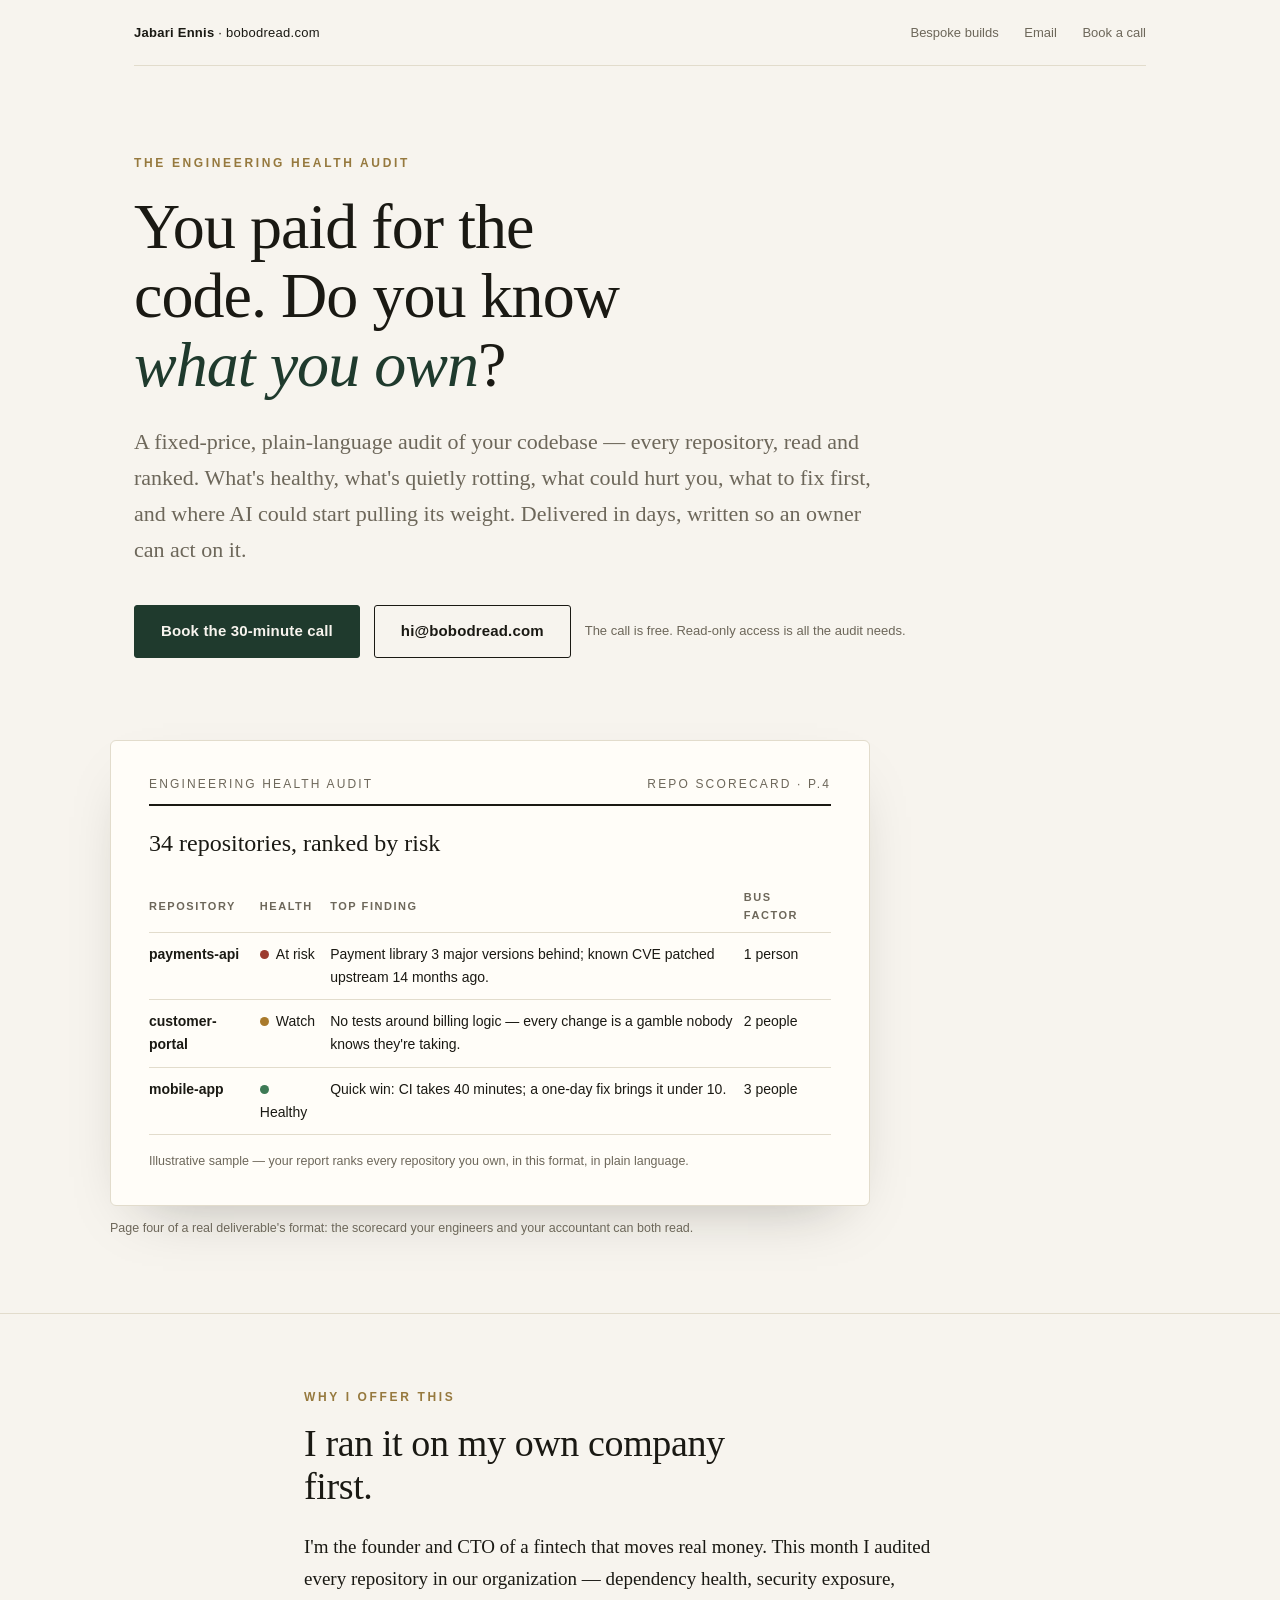
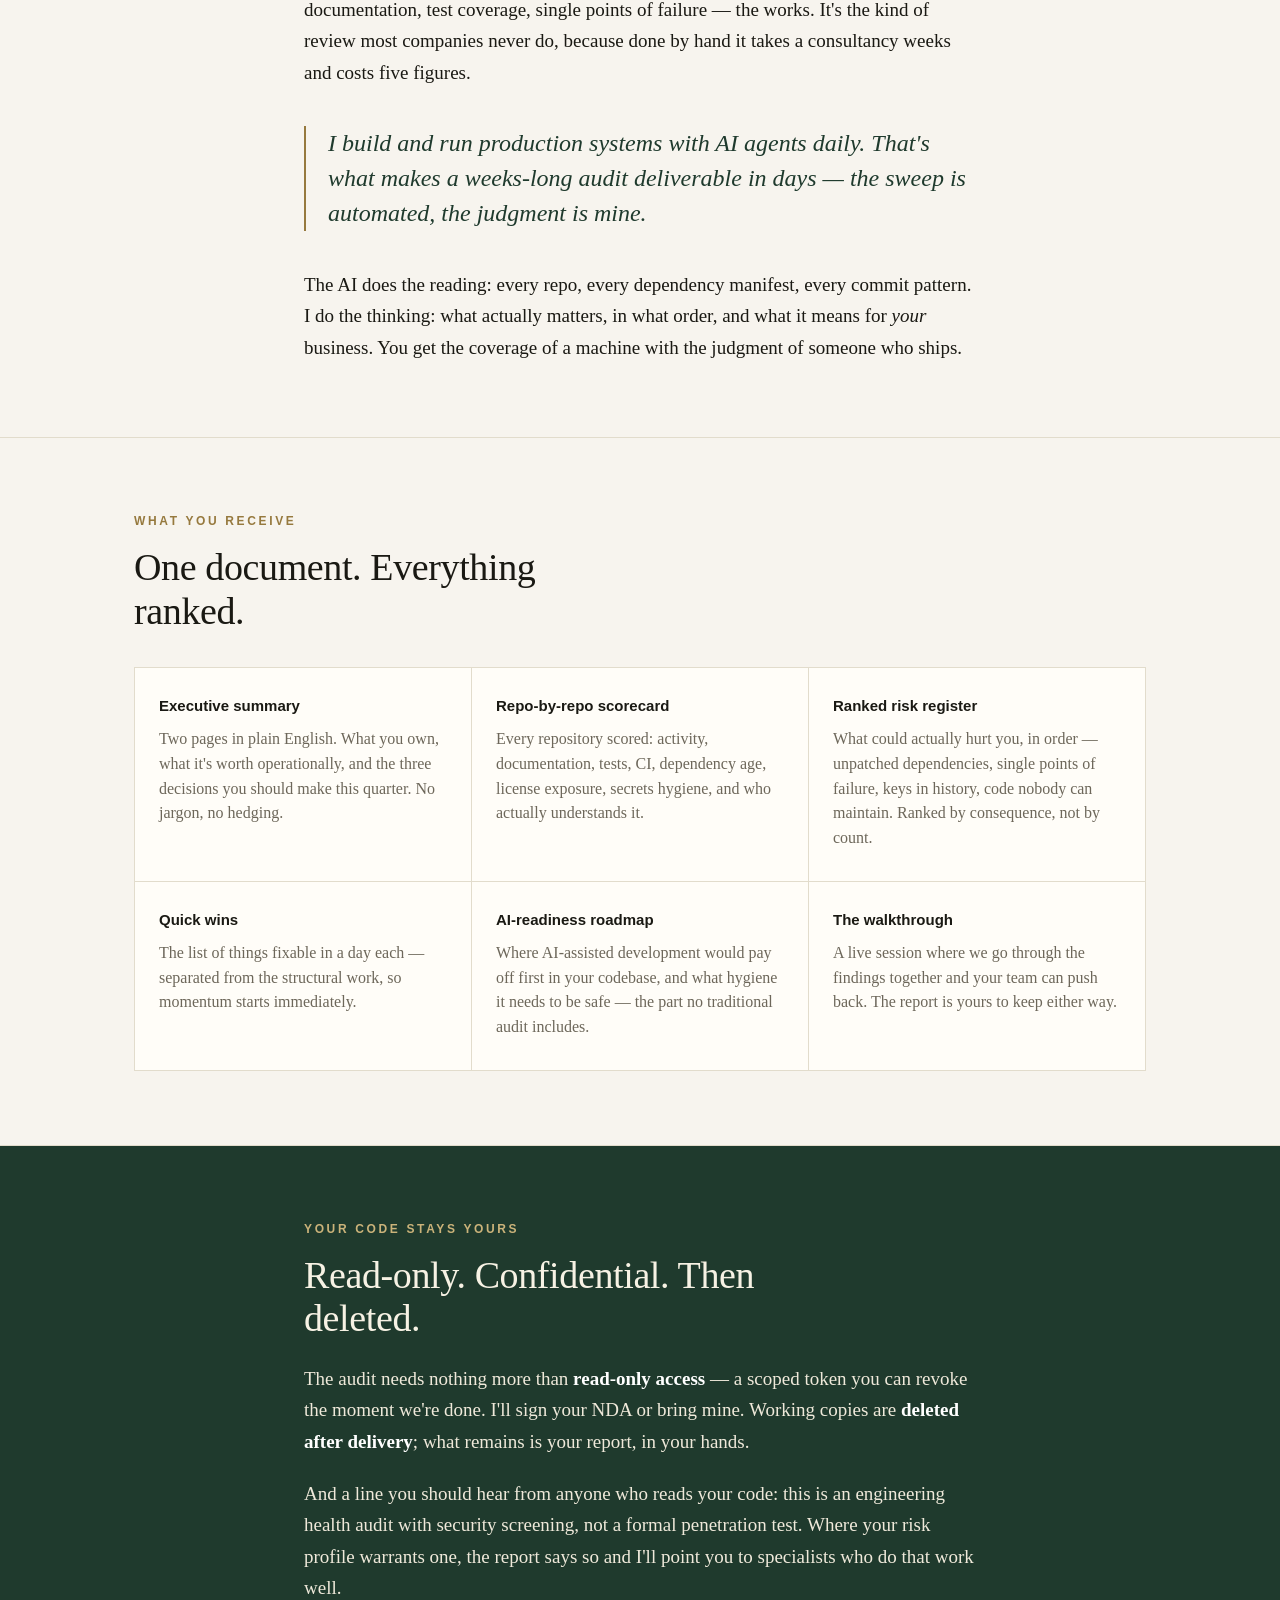
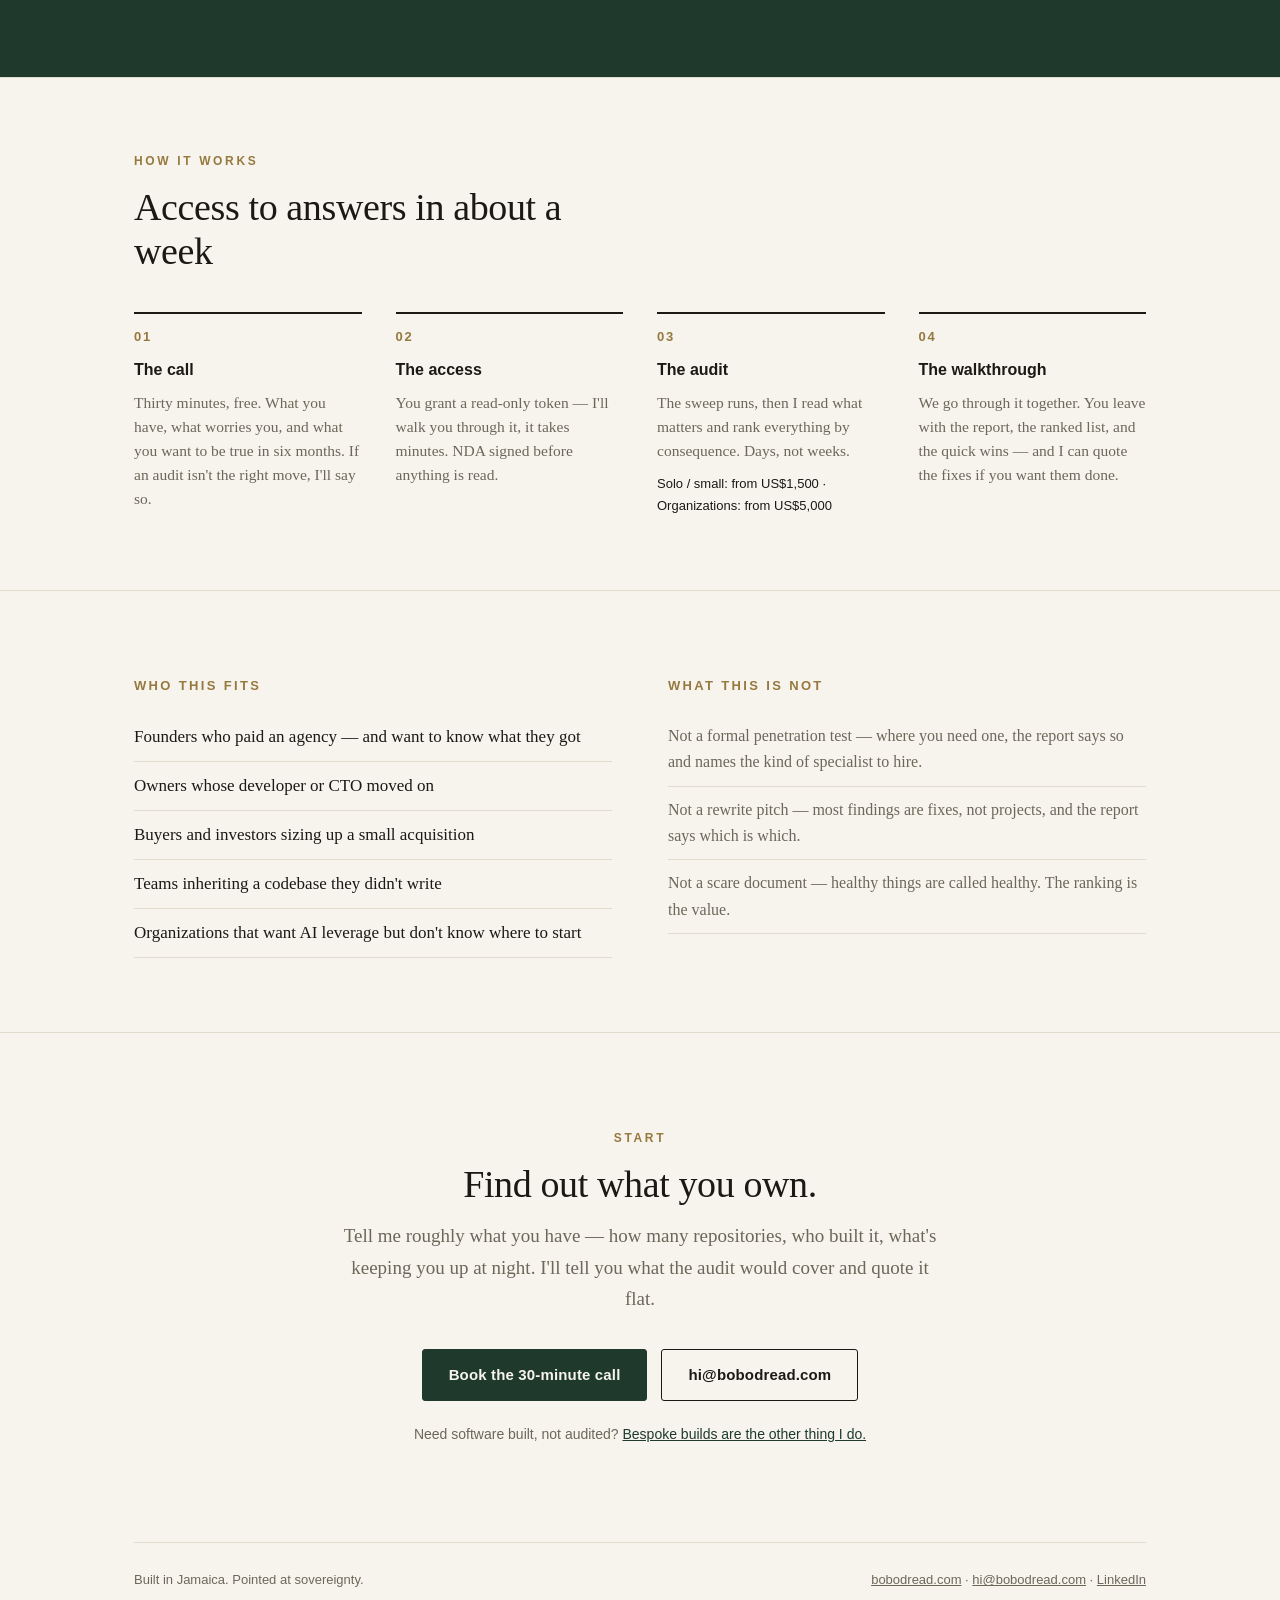
==== audit.html @ 9f794b6a "Add Engineering Health Audit offer page Second service page in the same design language: fixed-price" ====
<!DOCTYPE html>
<html lang="en">
<head>
  <meta charset="UTF-8">
  <meta name="viewport" content="width=device-width, initial-scale=1.0">
  <title>The Engineering Health Audit — know what you own · Jabari Ennis</title>
  <meta name="description" content="A fixed-price, plain-language audit of your codebase: what's healthy, what's risky, what to fix first, and where AI-assisted development would pay off — delivered in days.">

  <meta property="og:title" content="The Engineering Health Audit">
  <meta property="og:description" content="You paid for the code. Do you know what you own? A fixed-price, plain-language codebase audit, delivered in days.">
  <meta property="og:image" content="https://bobodread.com/photo.png">
  <meta property="og:url" content="https://bobodread.com/audit.html">
  <meta name="twitter:card" content="summary_large_image">

  <link rel="icon" href="data:image/svg+xml,<svg xmlns='http://www.w3.org/2000/svg' viewBox='0 0 100 100'><text y='.9em' font-size='90'>🏝️</text></svg>">

  <style>
    :root {
      --paper: #f7f4ee;
      --panel: #fffdf8;
      --ink: #1a1913;
      --muted: #6d675a;
      --hairline: #e2dccc;
      --green: #1f3a2d;
      --green-soft: #2c4f3e;
      --gold: #96793e;
      --amber: #a97a2b;
      --red: #9c3b2e;
      --serif: "Iowan Old Style", "Palatino Linotype", "Book Antiqua", Palatino, Georgia, serif;
      --sans: -apple-system, BlinkMacSystemFont, "Segoe UI", Helvetica, Arial, sans-serif;
    }
    * { box-sizing: border-box; margin: 0; padding: 0; }
    body {
      background: var(--paper);
      color: var(--ink);
      font-family: var(--serif);
      font-size: 19px;
      line-height: 1.65;
      -webkit-font-smoothing: antialiased;
    }
    .wrap { max-width: 1060px; margin: 0 auto; padding: 0 24px; }
    .narrow { max-width: 720px; }

    a { color: var(--green); }
    a:hover { color: var(--gold); }

    .topbar {
      font-family: var(--sans); font-size: 13px;
      display: flex; justify-content: space-between; align-items: baseline;
      padding: 22px 0; border-bottom: 1px solid var(--hairline);
    }
    .topbar .brand { color: var(--ink); text-decoration: none; letter-spacing: 0.02em; }
    .topbar .brand strong { font-weight: 700; }
    .topbar nav a { color: var(--muted); text-decoration: none; margin-left: 22px; }
    .topbar nav a:hover { color: var(--ink); }

    .eyebrow {
      font-family: var(--sans); font-size: 12px; font-weight: 600;
      letter-spacing: 0.22em; text-transform: uppercase; color: var(--gold);
    }

    .hero { padding: 88px 0 56px; }
    .hero h1 {
      font-size: clamp(38px, 6vw, 64px); line-height: 1.08; font-weight: 500;
      letter-spacing: -0.015em; margin: 18px 0 24px; max-width: 17ch;
    }
    .hero h1 em { font-style: italic; color: var(--green); }
    .hero .lede { font-size: 22px; color: var(--muted); max-width: 34em; margin-bottom: 36px; }

    .cta-row { display: flex; gap: 14px; flex-wrap: wrap; align-items: center; font-family: var(--sans); }
    .btn {
      display: inline-block; text-decoration: none; font-size: 15px; font-weight: 600;
      padding: 13px 26px; border-radius: 3px; letter-spacing: 0.01em;
    }
    .btn-primary { background: var(--green); color: var(--paper); border: 1px solid var(--green); }
    .btn-primary:hover { background: var(--green-soft); color: var(--paper); }
    .btn-ghost { color: var(--ink); border: 1px solid var(--ink); }
    .btn-ghost:hover { border-color: var(--gold); color: var(--gold); }
    .cta-note { font-size: 13px; color: var(--muted); }

    /* illustrative report panel */
    .report-wrap { padding: 26px 0 74px; }
    .report {
      background: var(--panel); border: 1px solid var(--hairline); border-radius: 6px;
      box-shadow: 0 24px 60px -32px rgba(26, 25, 19, 0.35);
      padding: 34px 38px; max-width: 760px;
    }
    .report .rhead { font-family: var(--sans); font-size: 12px; letter-spacing: 0.18em;
      text-transform: uppercase; color: var(--muted); display: flex; justify-content: space-between;
      border-bottom: 2px solid var(--ink); padding-bottom: 10px; margin-bottom: 18px; }
    .report h3 { font-size: 24px; font-weight: 500; margin-bottom: 16px; }
    .report table { width: 100%; border-collapse: collapse; font-family: var(--sans); font-size: 14px; }
    .report th { text-align: left; font-size: 11px; letter-spacing: 0.14em; text-transform: uppercase;
      color: var(--muted); font-weight: 600; padding: 8px 10px 8px 0; border-bottom: 1px solid var(--hairline); }
    .report td { padding: 10px 10px 10px 0; border-bottom: 1px solid var(--hairline); vertical-align: top; }
    .report td.repo { font-weight: 600; }
    .dot { display: inline-block; width: 9px; height: 9px; border-radius: 50%; margin-right: 7px; vertical-align: baseline; }
    .ok { background: #3d7a55; } .warn { background: var(--amber); } .bad { background: var(--red); }
    .report .foot { font-family: var(--sans); font-size: 12.5px; color: var(--muted); margin-top: 16px; }
    .report-cap { font-family: var(--sans); font-size: 12.5px; color: var(--muted); margin-top: 12px; }

    section { padding: 74px 0; border-top: 1px solid var(--hairline); }
    h2 { font-size: clamp(28px, 3.6vw, 38px); font-weight: 500; line-height: 1.15;
         letter-spacing: -0.01em; margin: 14px 0 22px; max-width: 24ch; }
    .story p + p { margin-top: 1.2em; }
    .story .pull { font-size: 24px; line-height: 1.45; color: var(--green); font-style: italic;
                   border-left: 2px solid var(--gold); padding-left: 22px; margin: 1.6em 0; }

    .features { display: grid; grid-template-columns: repeat(3, 1fr); gap: 1px;
                background: var(--hairline); border: 1px solid var(--hairline); margin-top: 34px; }
    .feature { background: var(--panel); padding: 26px 24px 30px; }
    .feature h3 { font-family: var(--sans); font-size: 15px; font-weight: 700; margin-bottom: 8px; }
    .feature p { font-size: 16px; color: var(--muted); line-height: 1.55; }

    .own { background: var(--green); color: #efe9da; }
    .own .eyebrow { color: #cbb37a; }
    .own h2 { color: #f7f2e4; }
    .own p { max-width: 38em; }
    .own p + p { margin-top: 1.1em; }
    .own strong { color: #fff; }
    .own a { color: #cbb37a; }

    .steps { counter-reset: step; display: grid; grid-template-columns: repeat(4, 1fr); gap: 34px; margin-top: 38px; }
    .step { counter-increment: step; }
    .step::before {
      content: counter(step, decimal-leading-zero);
      font-family: var(--sans); font-size: 13px; font-weight: 700; letter-spacing: 0.14em; color: var(--gold);
      display: block; border-top: 2px solid var(--ink); padding-top: 12px; margin-bottom: 10px;
    }
    .step h3 { font-family: var(--sans); font-size: 16px; font-weight: 700; margin-bottom: 8px; }
    .step p { font-size: 15.5px; color: var(--muted); line-height: 1.55; }
    .step .price { font-family: var(--sans); font-size: 13px; color: var(--ink); margin-top: 10px; display: block; }

    .fit-cols { display: grid; grid-template-columns: 1fr 1fr; gap: 56px; margin-top: 10px; }
    .fit-cols h3 { font-family: var(--sans); font-size: 13px; font-weight: 700;
      letter-spacing: 0.18em; text-transform: uppercase; color: var(--gold); margin-bottom: 16px; }
    .fit-cols ul { list-style: none; }
    .fit-cols li { padding: 10px 0; border-bottom: 1px solid var(--hairline); font-size: 17px; }
    .fit-cols .not li { color: var(--muted); font-size: 16px; }

    .final { text-align: center; padding: 96px 0; }
    .final h2 { margin: 14px auto 14px; }
    .final .lede { color: var(--muted); max-width: 32em; margin: 0 auto 34px; }
    .final .cta-row { justify-content: center; }
    .final .alt { font-family: var(--sans); font-size: 14px; color: var(--muted); margin-top: 22px; }

    footer { font-family: var(--sans); font-size: 13px; color: var(--muted);
      border-top: 1px solid var(--hairline); padding: 26px 0 48px;
      display: flex; justify-content: space-between; flex-wrap: wrap; gap: 10px; }
    footer a { color: var(--muted); }

    @media (max-width: 880px) {
      .features { grid-template-columns: 1fr 1fr; }
      .steps { grid-template-columns: 1fr 1fr; }
    }
    @media (max-width: 560px) {
      body { font-size: 17px; }
      .hero { padding: 56px 0 36px; }
      .hero .lede { font-size: 19px; }
      section { padding: 56px 0; }
      .features { grid-template-columns: 1fr; }
      .steps { grid-template-columns: 1fr; gap: 26px; }
      .fit-cols { grid-template-columns: 1fr; gap: 36px; }
      .report { padding: 24px 20px; }
      .report td:nth-child(4), .report th:nth-child(4) { display: none; }
    }
  </style>
</head>
<body>

  <div class="wrap">
    <div class="topbar">
      <a class="brand" href="./index.html"><strong>Jabari Ennis</strong> · bobodread.com</a>
      <nav>
        <a href="./relationship-os.html">Bespoke builds</a>
        <a href="mailto:hi@bobodread.com?subject=Engineering%20Audit">Email</a>
        <a href="https://calendly.com/jabari-ennis-c7c">Book a call</a>
      </nav>
    </div>
  </div>

  <header class="hero">
    <div class="wrap">
      <p class="eyebrow">The Engineering Health Audit</p>
      <h1>You paid for the code. Do you know <em>what you own</em>?</h1>
      <p class="lede">
        A fixed-price, plain-language audit of your codebase — every repository,
        read and ranked. What's healthy, what's quietly rotting, what could hurt
        you, what to fix first, and where AI could start pulling its weight.
        Delivered in days, written so an owner can act on it.
      </p>
      <div class="cta-row">
        <a class="btn btn-primary" href="https://calendly.com/jabari-ennis-c7c">Book the 30-minute call</a>
        <a class="btn btn-ghost" href="mailto:hi@bobodread.com?subject=Engineering%20Audit">hi@bobodread.com</a>
        <span class="cta-note">The call is free. Read-only access is all the audit needs.</span>
      </div>
    </div>
  </header>

  <div class="wrap report-wrap">
    <div class="report">
      <div class="rhead"><span>Engineering Health Audit</span><span>Repo scorecard · p.4</span></div>
      <h3>34 repositories, ranked by risk</h3>
      <table>
        <tr>
          <th>Repository</th>
          <th>Health</th>
          <th>Top finding</th>
          <th>Bus factor</th>
        </tr>
        <tr>
          <td class="repo">payments-api</td>
          <td><span class="dot bad"></span>At risk</td>
          <td>Payment library 3 major versions behind; known CVE patched upstream 14 months ago.</td>
          <td>1 person</td>
        </tr>
        <tr>
          <td class="repo">customer-portal</td>
          <td><span class="dot warn"></span>Watch</td>
          <td>No tests around billing logic — every change is a gamble nobody knows they're taking.</td>
          <td>2 people</td>
        </tr>
        <tr>
          <td class="repo">mobile-app</td>
          <td><span class="dot ok"></span>Healthy</td>
          <td>Quick win: CI takes 40 minutes; a one-day fix brings it under 10.</td>
          <td>3 people</td>
        </tr>
      </table>
      <p class="foot">Illustrative sample — your report ranks every repository you own, in this format, in plain language.</p>
    </div>
    <p class="report-cap">Page four of a real deliverable's format: the scorecard your engineers and your accountant can both read.</p>
  </div>

  <section class="story">
    <div class="wrap narrow">
      <p class="eyebrow">Why I offer this</p>
      <h2>I ran it on my own company first.</h2>
      <p>
        I'm the founder and CTO of a fintech that moves real money. This month I
        audited every repository in our organization — dependency health, security
        exposure, documentation, test coverage, single points of failure — the
        works. It's the kind of review most companies never do, because done by
        hand it takes a consultancy weeks and costs five figures.
      </p>
      <p class="pull">
        I build and run production systems with AI agents daily. That's what makes
        a weeks-long audit deliverable in days — the sweep is automated, the
        judgment is mine.
      </p>
      <p>
        The AI does the reading: every repo, every dependency manifest, every
        commit pattern. I do the thinking: what actually matters, in what order,
        and what it means for <em>your</em> business. You get the coverage of a
        machine with the judgment of someone who ships.
      </p>
    </div>
  </section>

  <section>
    <div class="wrap">
      <p class="eyebrow">What you receive</p>
      <h2>One document. Everything ranked.</h2>
      <div class="features">
        <div class="feature">
          <h3>Executive summary</h3>
          <p>Two pages in plain English. What you own, what it's worth
             operationally, and the three decisions you should make this
             quarter. No jargon, no hedging.</p>
        </div>
        <div class="feature">
          <h3>Repo-by-repo scorecard</h3>
          <p>Every repository scored: activity, documentation, tests, CI,
             dependency age, license exposure, secrets hygiene, and who
             actually understands it.</p>
        </div>
        <div class="feature">
          <h3>Ranked risk register</h3>
          <p>What could actually hurt you, in order — unpatched dependencies,
             single points of failure, keys in history, code nobody can
             maintain. Ranked by consequence, not by count.</p>
        </div>
        <div class="feature">
          <h3>Quick wins</h3>
          <p>The list of things fixable in a day each — separated from the
             structural work, so momentum starts immediately.</p>
        </div>
        <div class="feature">
          <h3>AI-readiness roadmap</h3>
          <p>Where AI-assisted development would pay off first in your
             codebase, and what hygiene it needs to be safe — the part no
             traditional audit includes.</p>
        </div>
        <div class="feature">
          <h3>The walkthrough</h3>
          <p>A live session where we go through the findings together and
             your team can push back. The report is yours to keep either
             way.</p>
        </div>
      </div>
    </div>
  </section>

  <section class="own">
    <div class="wrap narrow">
      <p class="eyebrow">Your code stays yours</p>
      <h2>Read-only. Confidential. Then deleted.</h2>
      <p>
        The audit needs nothing more than <strong>read-only access</strong> — a
        scoped token you can revoke the moment we're done. I'll sign your NDA or
        bring mine. Working copies are <strong>deleted after delivery</strong>;
        what remains is your report, in your hands.
      </p>
      <p>
        And a line you should hear from anyone who reads your code: this is an
        engineering health audit with security screening, not a formal
        penetration test. Where your risk profile warrants one, the report says
        so and I'll point you to specialists who do that work well.
      </p>
    </div>
  </section>

  <section>
    <div class="wrap">
      <p class="eyebrow">How it works</p>
      <h2>Access to answers in about a week</h2>
      <div class="steps">
        <div class="step">
          <h3>The call</h3>
          <p>Thirty minutes, free. What you have, what worries you, and what
             you want to be true in six months. If an audit isn't the right
             move, I'll say so.</p>
        </div>
        <div class="step">
          <h3>The access</h3>
          <p>You grant a read-only token — I'll walk you through it, it takes
             minutes. NDA signed before anything is read.</p>
        </div>
        <div class="step">
          <h3>The audit</h3>
          <p>The sweep runs, then I read what matters and rank everything by
             consequence. Days, not weeks.</p>
          <span class="price">Solo / small: from US$1,500 · Organizations: from US$5,000</span>
        </div>
        <div class="step">
          <h3>The walkthrough</h3>
          <p>We go through it together. You leave with the report, the ranked
             list, and the quick wins — and I can quote the fixes if you want
             them done.</p>
        </div>
      </div>
    </div>
  </section>

  <section>
    <div class="wrap">
      <div class="fit-cols">
        <div>
          <h3>Who this fits</h3>
          <ul>
            <li>Founders who paid an agency — and want to know what they got</li>
            <li>Owners whose developer or CTO moved on</li>
            <li>Buyers and investors sizing up a small acquisition</li>
            <li>Teams inheriting a codebase they didn't write</li>
            <li>Organizations that want AI leverage but don't know where to start</li>
          </ul>
        </div>
        <div class="not">
          <h3>What this is not</h3>
          <ul>
            <li>Not a formal penetration test — where you need one, the report
                says so and names the kind of specialist to hire.</li>
            <li>Not a rewrite pitch — most findings are fixes, not projects,
                and the report says which is which.</li>
            <li>Not a scare document — healthy things are called healthy.
                The ranking is the value.</li>
          </ul>
        </div>
      </div>
    </div>
  </section>

  <section class="final">
    <div class="wrap">
      <p class="eyebrow">Start</p>
      <h2>Find out what you own.</h2>
      <p class="lede">Tell me roughly what you have — how many repositories,
         who built it, what's keeping you up at night. I'll tell you what the
         audit would cover and quote it flat.</p>
      <div class="cta-row">
        <a class="btn btn-primary" href="https://calendly.com/jabari-ennis-c7c">Book the 30-minute call</a>
        <a class="btn btn-ghost" href="mailto:hi@bobodread.com?subject=Engineering%20Audit">hi@bobodread.com</a>
      </div>
      <p class="alt">Need software built, not audited? <a href="./relationship-os.html">Bespoke builds are the other thing I do.</a></p>
    </div>
  </section>

  <div class="wrap">
    <footer>
      <span>Built in Jamaica. Pointed at sovereignty.</span>
      <span>
        <a href="./index.html">bobodread.com</a> ·
        <a href="mailto:hi@bobodread.com">hi@bobodread.com</a> ·
        <a href="https://www.linkedin.com/in/jabariennis/">LinkedIn</a>
      </span>
    </footer>
  </div>

</body>
</html>
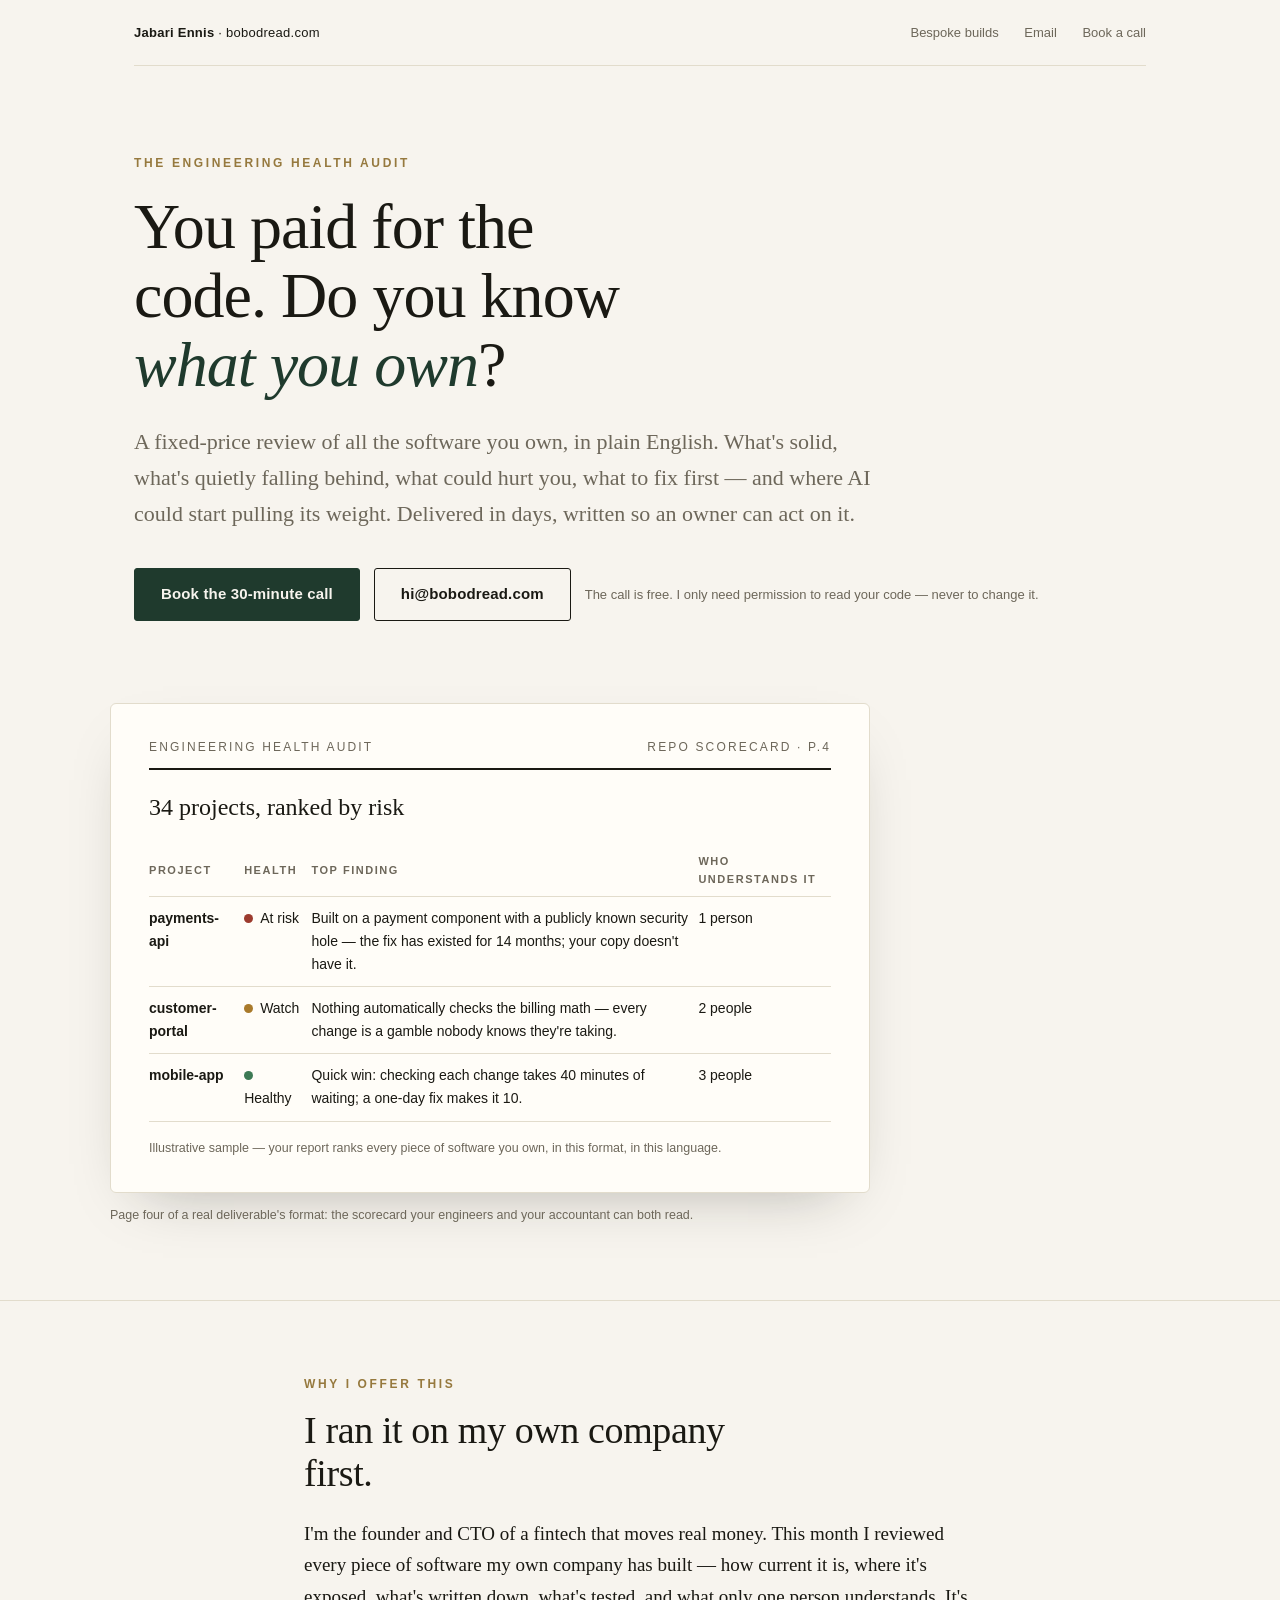
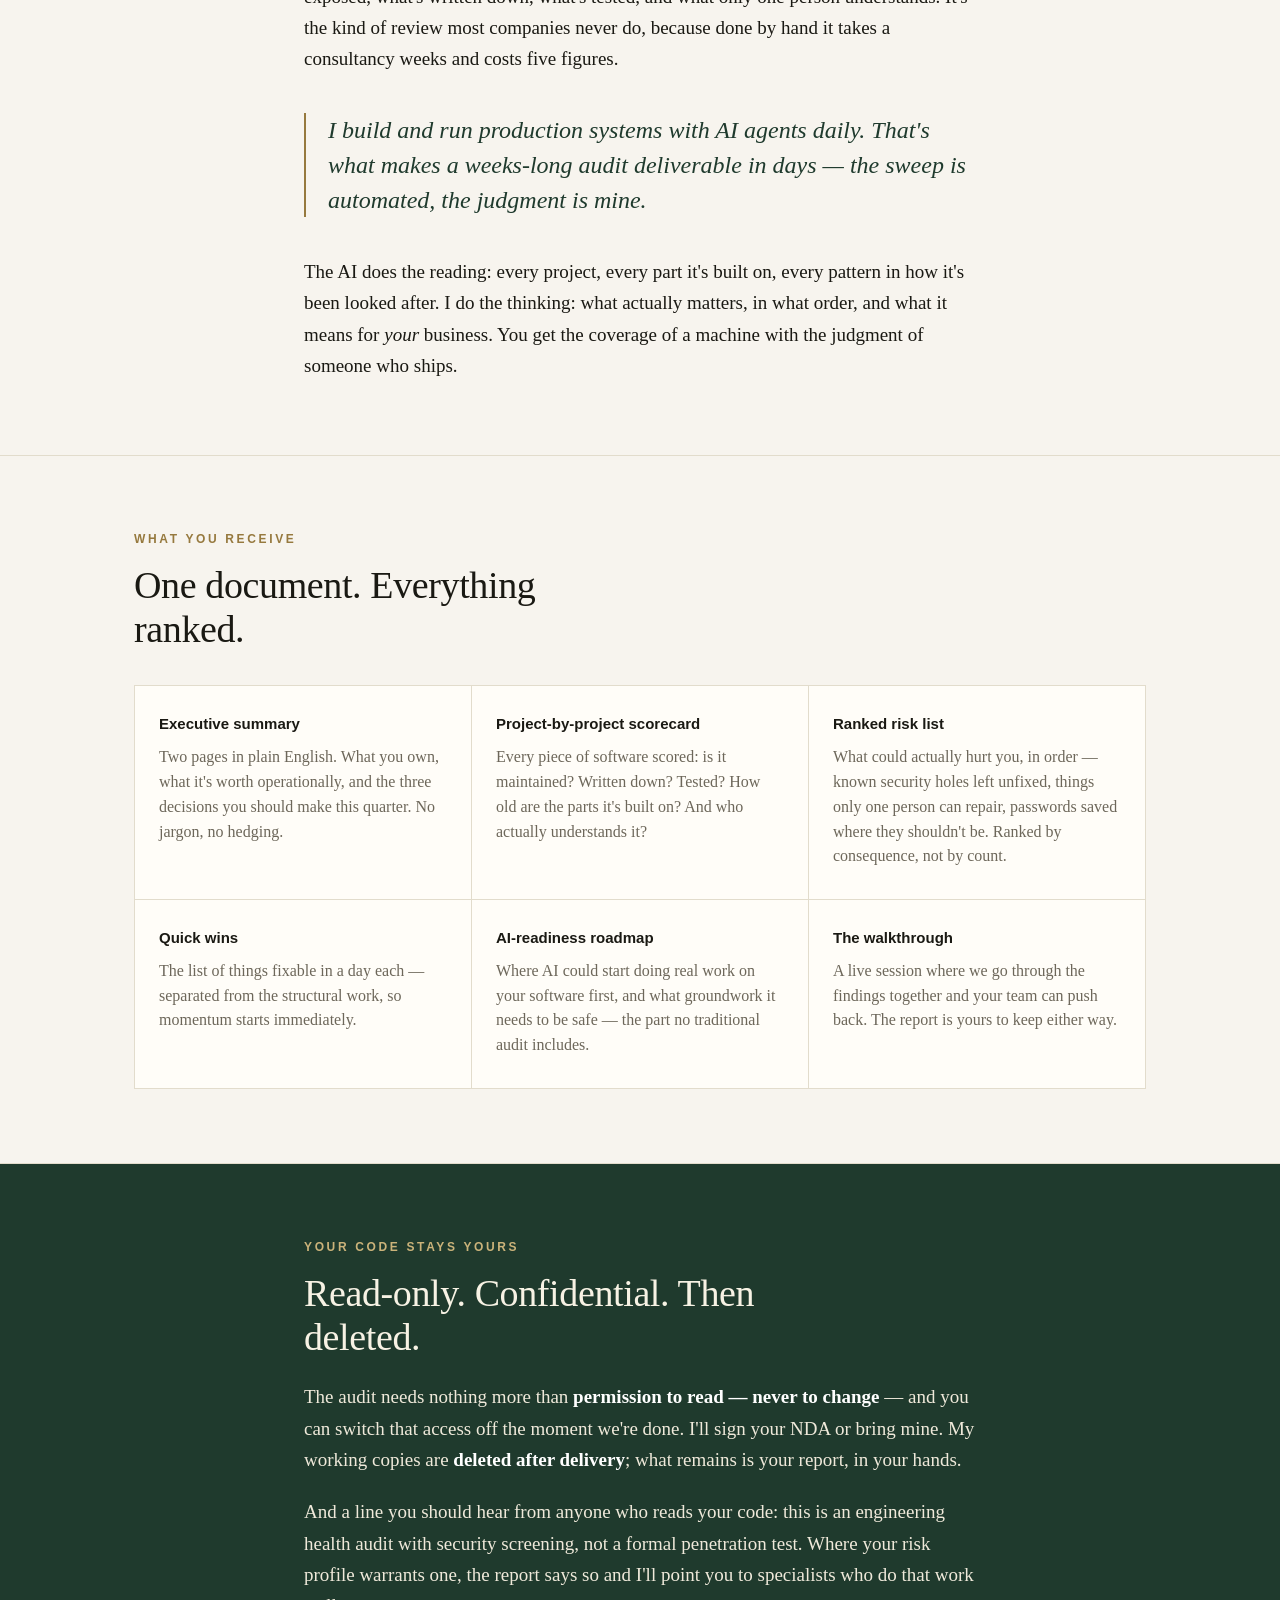
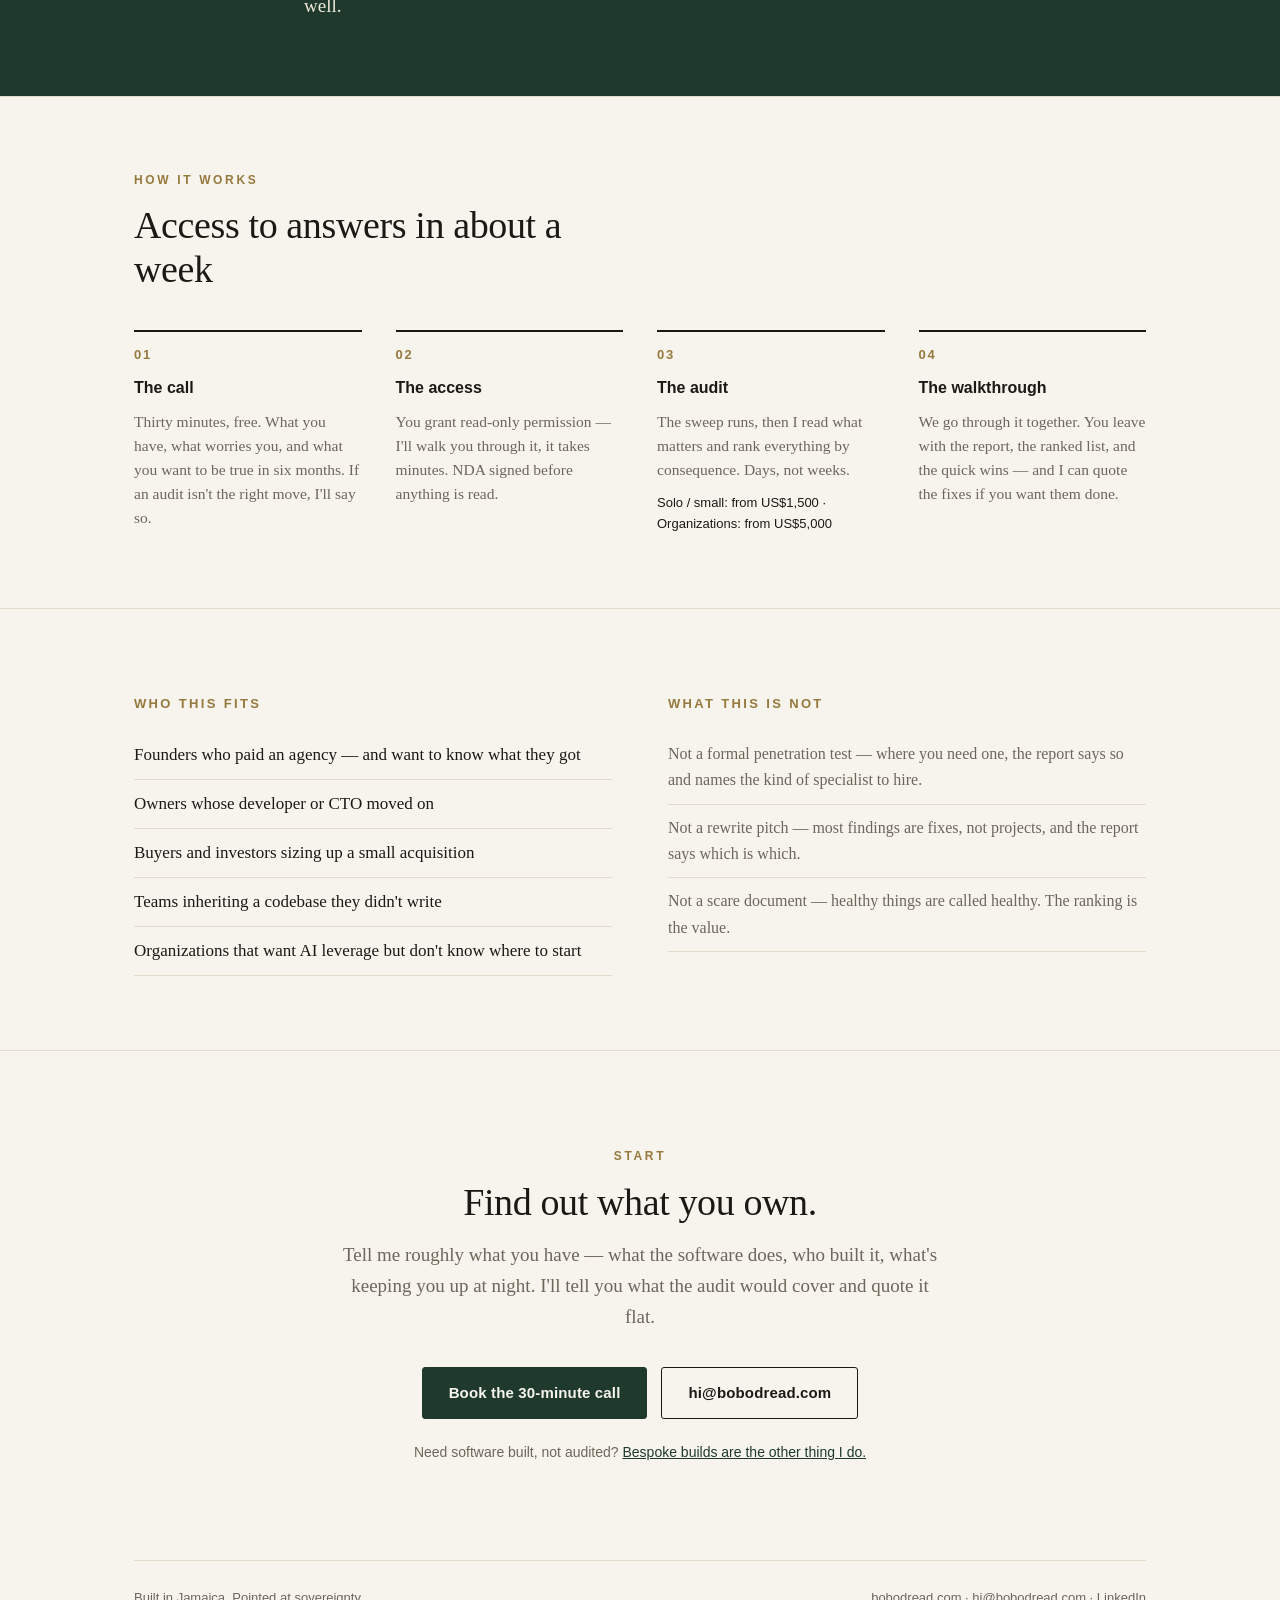
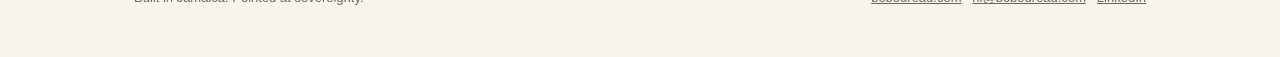
==== commit a1b14aef: "Plain-English pass on the audit page for non-technical founders Removes jargon an owner may not know" ====
--- a/audit.html
+++ b/audit.html
@@ -4,10 +4,10 @@
   <meta charset="UTF-8">
   <meta name="viewport" content="width=device-width, initial-scale=1.0">
   <title>The Engineering Health Audit — know what you own · Jabari Ennis</title>
-  <meta name="description" content="A fixed-price, plain-language audit of your codebase: what's healthy, what's risky, what to fix first, and where AI-assisted development would pay off — delivered in days.">
+  <meta name="description" content="A fixed-price review of all the software you own, in plain English: what's solid, what's risky, what to fix first, and where AI would pay off — delivered in days.">
 
   <meta property="og:title" content="The Engineering Health Audit">
-  <meta property="og:description" content="You paid for the code. Do you know what you own? A fixed-price, plain-language codebase audit, delivered in days.">
+  <meta property="og:description" content="You paid for the code. Do you know what you own? A fixed-price review of all the software you own, in plain English, delivered in days.">
   <meta property="og:image" content="https://bobodread.com/photo.png">
   <meta property="og:url" content="https://bobodread.com/audit.html">
   <meta name="twitter:card" content="summary_large_image">
@@ -184,15 +184,15 @@
       <p class="eyebrow">The Engineering Health Audit</p>
       <h1>You paid for the code. Do you know <em>what you own</em>?</h1>
       <p class="lede">
-        A fixed-price, plain-language audit of your codebase — every repository,
-        read and ranked. What's healthy, what's quietly rotting, what could hurt
-        you, what to fix first, and where AI could start pulling its weight.
-        Delivered in days, written so an owner can act on it.
+        A fixed-price review of all the software you own, in plain English.
+        What's solid, what's quietly falling behind, what could hurt you, what
+        to fix first — and where AI could start pulling its weight. Delivered
+        in days, written so an owner can act on it.
       </p>
       <div class="cta-row">
         <a class="btn btn-primary" href="https://calendly.com/jabari-ennis-c7c">Book the 30-minute call</a>
         <a class="btn btn-ghost" href="mailto:hi@bobodread.com?subject=Engineering%20Audit">hi@bobodread.com</a>
-        <span class="cta-note">The call is free. Read-only access is all the audit needs.</span>
+        <span class="cta-note">The call is free. I only need permission to read your code — never to change it.</span>
       </div>
     </div>
   </header>
@@ -200,34 +200,34 @@
   <div class="wrap report-wrap">
     <div class="report">
       <div class="rhead"><span>Engineering Health Audit</span><span>Repo scorecard · p.4</span></div>
-      <h3>34 repositories, ranked by risk</h3>
+      <h3>34 projects, ranked by risk</h3>
       <table>
         <tr>
-          <th>Repository</th>
+          <th>Project</th>
           <th>Health</th>
           <th>Top finding</th>
-          <th>Bus factor</th>
+          <th>Who understands it</th>
         </tr>
         <tr>
           <td class="repo">payments-api</td>
           <td><span class="dot bad"></span>At risk</td>
-          <td>Payment library 3 major versions behind; known CVE patched upstream 14 months ago.</td>
+          <td>Built on a payment component with a publicly known security hole — the fix has existed for 14 months; your copy doesn't have it.</td>
           <td>1 person</td>
         </tr>
         <tr>
           <td class="repo">customer-portal</td>
           <td><span class="dot warn"></span>Watch</td>
-          <td>No tests around billing logic — every change is a gamble nobody knows they're taking.</td>
+          <td>Nothing automatically checks the billing math — every change is a gamble nobody knows they're taking.</td>
           <td>2 people</td>
         </tr>
         <tr>
           <td class="repo">mobile-app</td>
           <td><span class="dot ok"></span>Healthy</td>
-          <td>Quick win: CI takes 40 minutes; a one-day fix brings it under 10.</td>
+          <td>Quick win: checking each change takes 40 minutes of waiting; a one-day fix makes it 10.</td>
           <td>3 people</td>
         </tr>
       </table>
-      <p class="foot">Illustrative sample — your report ranks every repository you own, in this format, in plain language.</p>
+      <p class="foot">Illustrative sample — your report ranks every piece of software you own, in this format, in this language.</p>
     </div>
     <p class="report-cap">Page four of a real deliverable's format: the scorecard your engineers and your accountant can both read.</p>
   </div>
@@ -238,10 +238,10 @@
       <h2>I ran it on my own company first.</h2>
       <p>
         I'm the founder and CTO of a fintech that moves real money. This month I
-        audited every repository in our organization — dependency health, security
-        exposure, documentation, test coverage, single points of failure — the
-        works. It's the kind of review most companies never do, because done by
-        hand it takes a consultancy weeks and costs five figures.
+        reviewed every piece of software my own company has built — how current it
+        is, where it's exposed, what's written down, what's tested, and what only
+        one person understands. It's the kind of review most companies never do,
+        because done by hand it takes a consultancy weeks and costs five figures.
       </p>
       <p class="pull">
         I build and run production systems with AI agents daily. That's what makes
@@ -249,10 +249,10 @@
         judgment is mine.
       </p>
       <p>
-        The AI does the reading: every repo, every dependency manifest, every
-        commit pattern. I do the thinking: what actually matters, in what order,
-        and what it means for <em>your</em> business. You get the coverage of a
-        machine with the judgment of someone who ships.
+        The AI does the reading: every project, every part it's built on, every
+        pattern in how it's been looked after. I do the thinking: what actually
+        matters, in what order, and what it means for <em>your</em> business. You
+        get the coverage of a machine with the judgment of someone who ships.
       </p>
     </div>
   </section>
@@ -269,16 +269,16 @@
              quarter. No jargon, no hedging.</p>
         </div>
         <div class="feature">
-          <h3>Repo-by-repo scorecard</h3>
-          <p>Every repository scored: activity, documentation, tests, CI,
-             dependency age, license exposure, secrets hygiene, and who
-             actually understands it.</p>
-        </div>
-        <div class="feature">
-          <h3>Ranked risk register</h3>
-          <p>What could actually hurt you, in order — unpatched dependencies,
-             single points of failure, keys in history, code nobody can
-             maintain. Ranked by consequence, not by count.</p>
+          <h3>Project-by-project scorecard</h3>
+          <p>Every piece of software scored: is it maintained? Written down?
+             Tested? How old are the parts it's built on? And who actually
+             understands it?</p>
+        </div>
+        <div class="feature">
+          <h3>Ranked risk list</h3>
+          <p>What could actually hurt you, in order — known security holes
+             left unfixed, things only one person can repair, passwords saved
+             where they shouldn't be. Ranked by consequence, not by count.</p>
         </div>
         <div class="feature">
           <h3>Quick wins</h3>
@@ -287,8 +287,8 @@
         </div>
         <div class="feature">
           <h3>AI-readiness roadmap</h3>
-          <p>Where AI-assisted development would pay off first in your
-             codebase, and what hygiene it needs to be safe — the part no
+          <p>Where AI could start doing real work on your software first,
+             and what groundwork it needs to be safe — the part no
              traditional audit includes.</p>
         </div>
         <div class="feature">
@@ -306,10 +306,11 @@
       <p class="eyebrow">Your code stays yours</p>
       <h2>Read-only. Confidential. Then deleted.</h2>
       <p>
-        The audit needs nothing more than <strong>read-only access</strong> — a
-        scoped token you can revoke the moment we're done. I'll sign your NDA or
-        bring mine. Working copies are <strong>deleted after delivery</strong>;
-        what remains is your report, in your hands.
+        The audit needs nothing more than <strong>permission to read — never to
+        change</strong> — and you can switch that access off the moment we're
+        done. I'll sign your NDA or bring mine. My working copies are
+        <strong>deleted after delivery</strong>; what remains is your report, in
+        your hands.
       </p>
       <p>
         And a line you should hear from anyone who reads your code: this is an
@@ -333,8 +334,8 @@
         </div>
         <div class="step">
           <h3>The access</h3>
-          <p>You grant a read-only token — I'll walk you through it, it takes
-             minutes. NDA signed before anything is read.</p>
+          <p>You grant read-only permission — I'll walk you through it, it
+             takes minutes. NDA signed before anything is read.</p>
         </div>
         <div class="step">
           <h3>The audit</h3>
@@ -384,7 +385,7 @@
     <div class="wrap">
       <p class="eyebrow">Start</p>
       <h2>Find out what you own.</h2>
-      <p class="lede">Tell me roughly what you have — how many repositories,
+      <p class="lede">Tell me roughly what you have — what the software does,
          who built it, what's keeping you up at night. I'll tell you what the
          audit would cover and quote it flat.</p>
       <div class="cta-row">
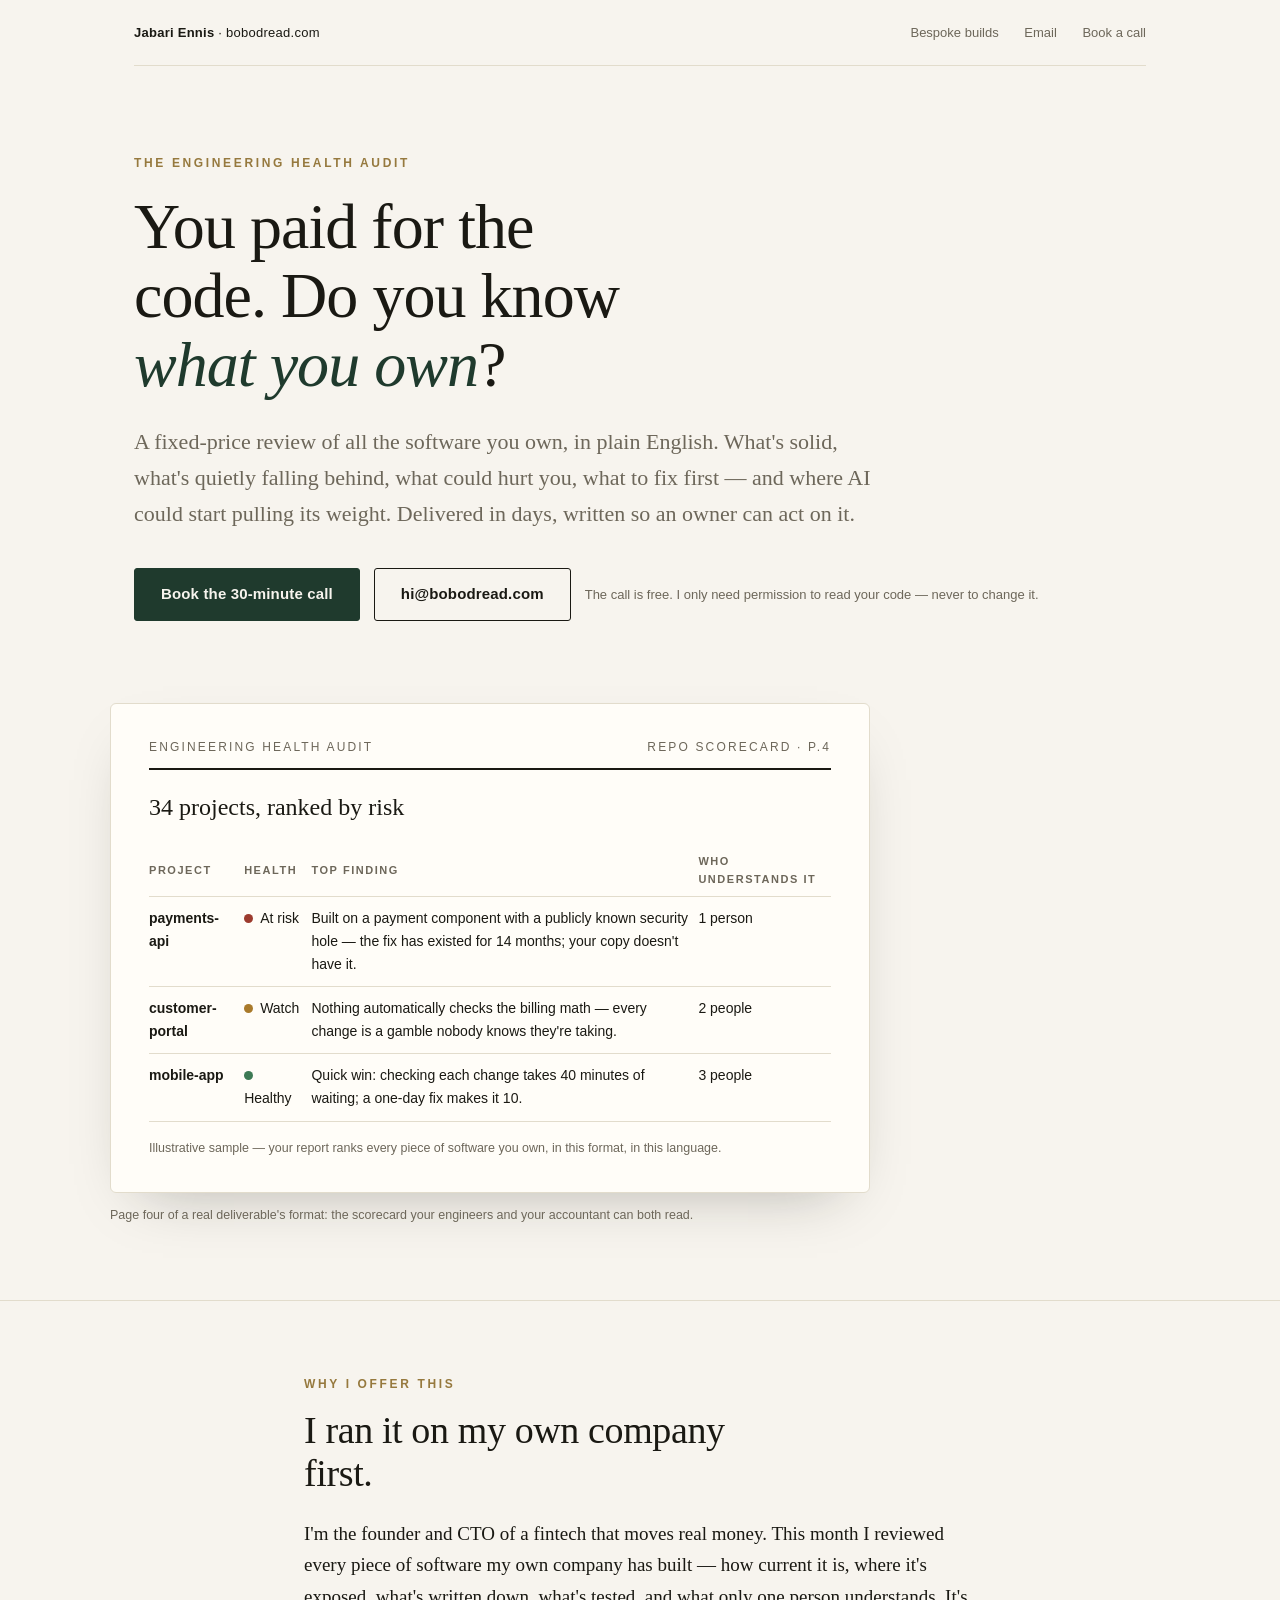
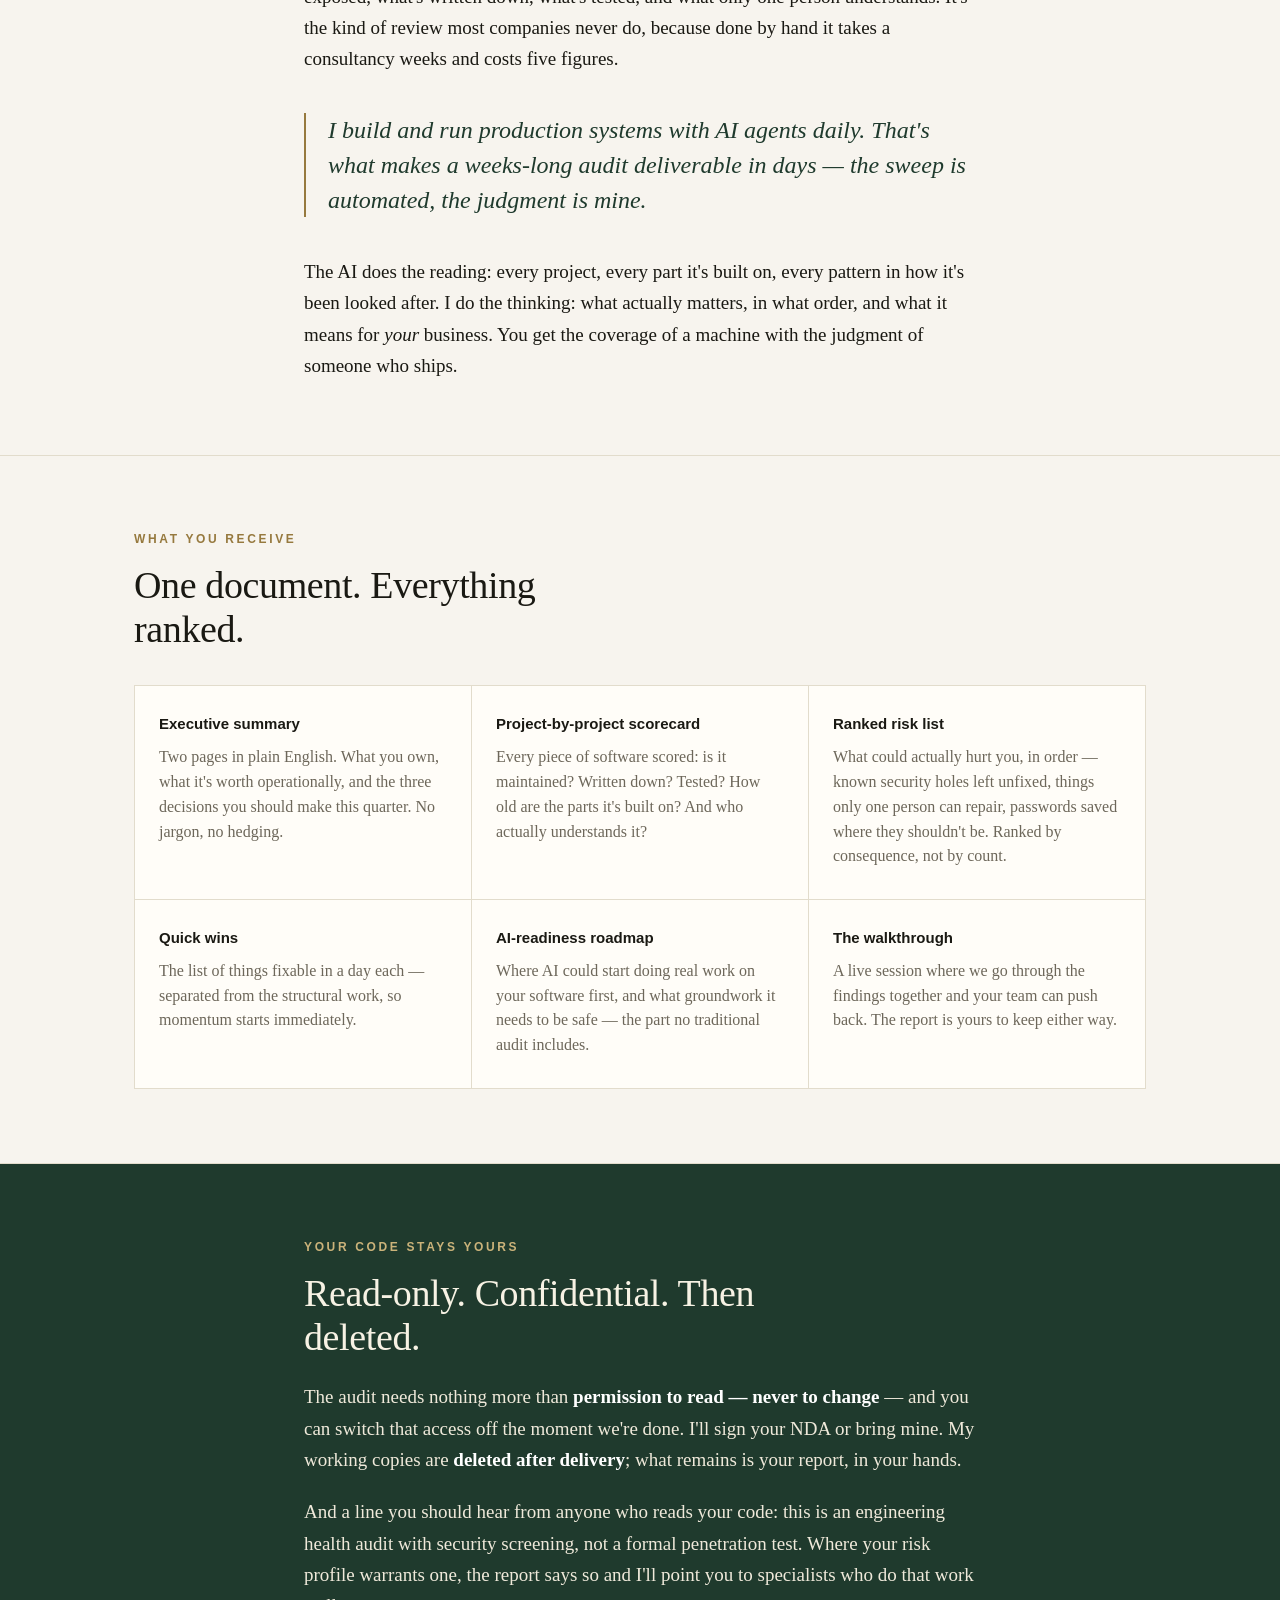
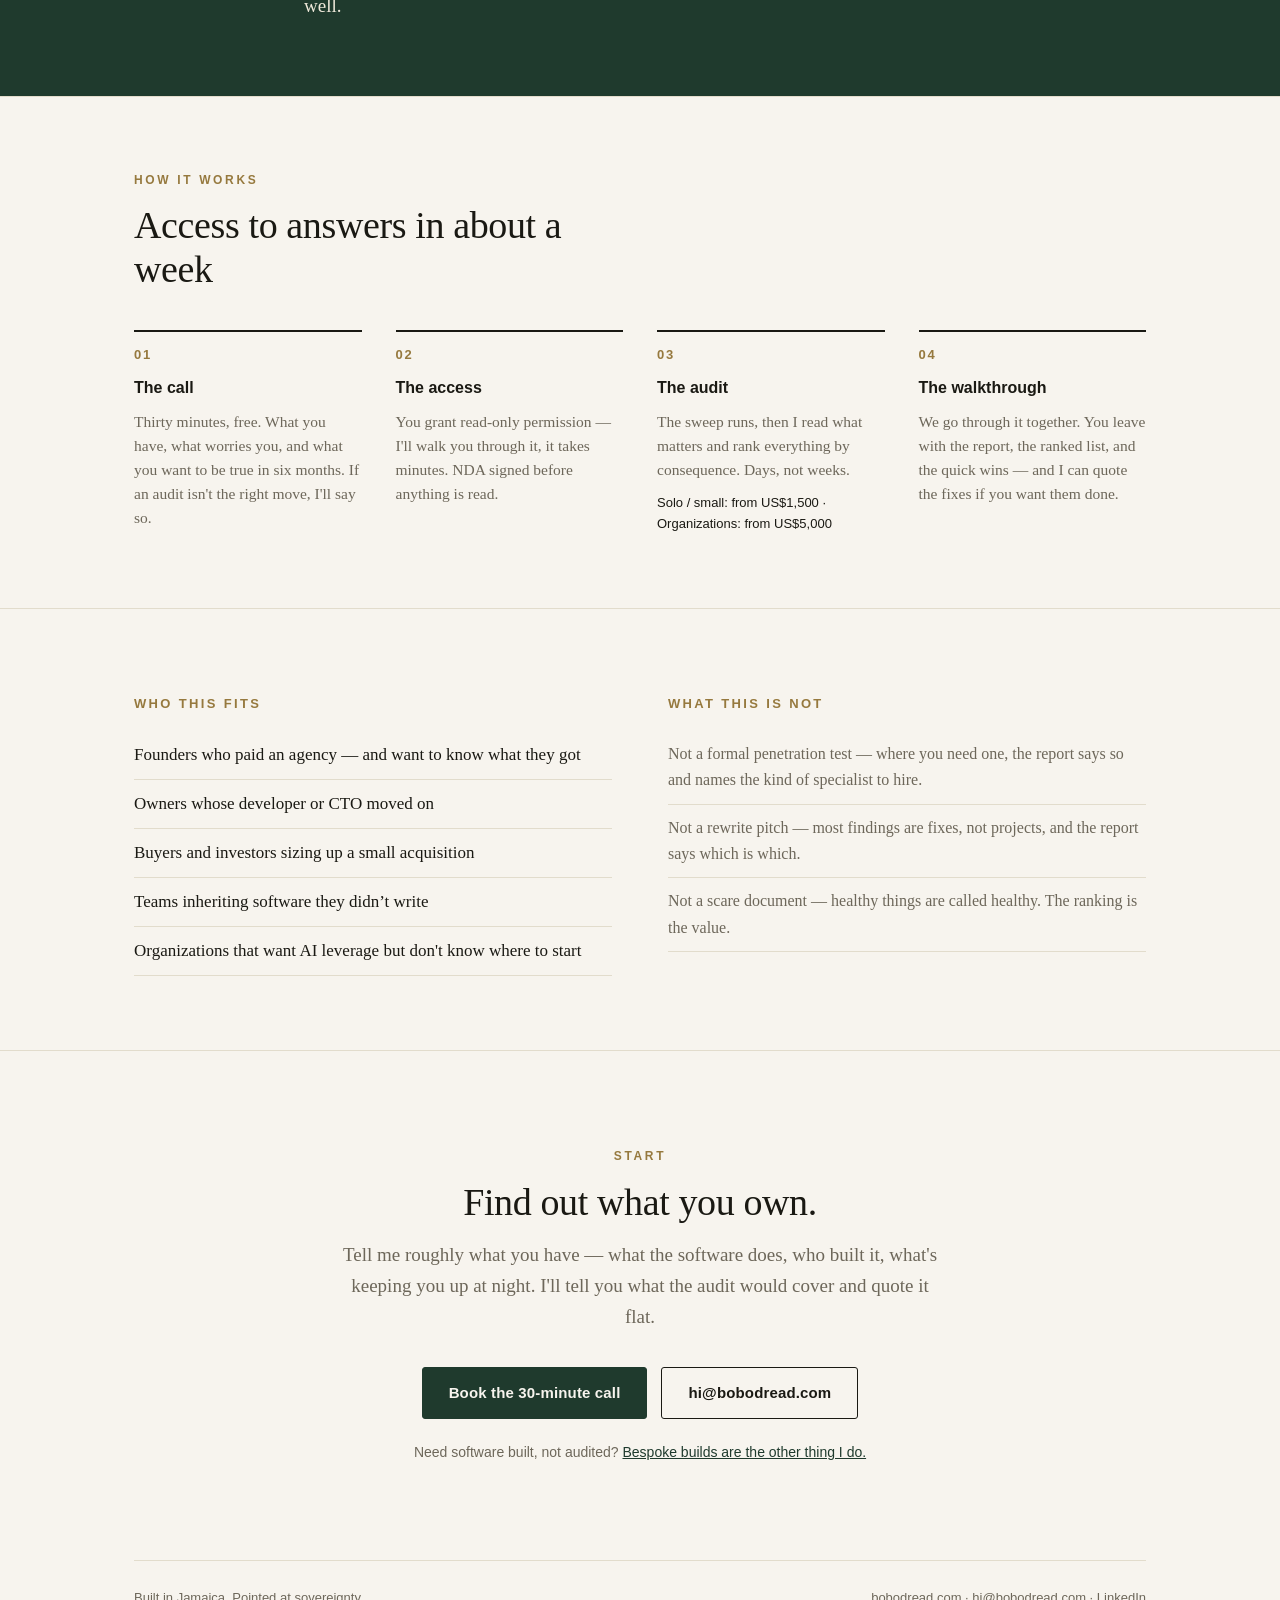
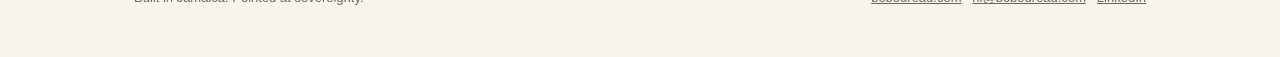
==== commit d978c639: "Last jargon fix: codebase -> software in Who this fits Co-Authored-By: Claude Fable 5 <noreply@anthr" ====
--- a/audit.html
+++ b/audit.html
@@ -362,7 +362,7 @@
             <li>Founders who paid an agency — and want to know what they got</li>
             <li>Owners whose developer or CTO moved on</li>
             <li>Buyers and investors sizing up a small acquisition</li>
-            <li>Teams inheriting a codebase they didn't write</li>
+            <li>Teams inheriting software they didn’t write</li>
             <li>Organizations that want AI leverage but don't know where to start</li>
           </ul>
         </div>
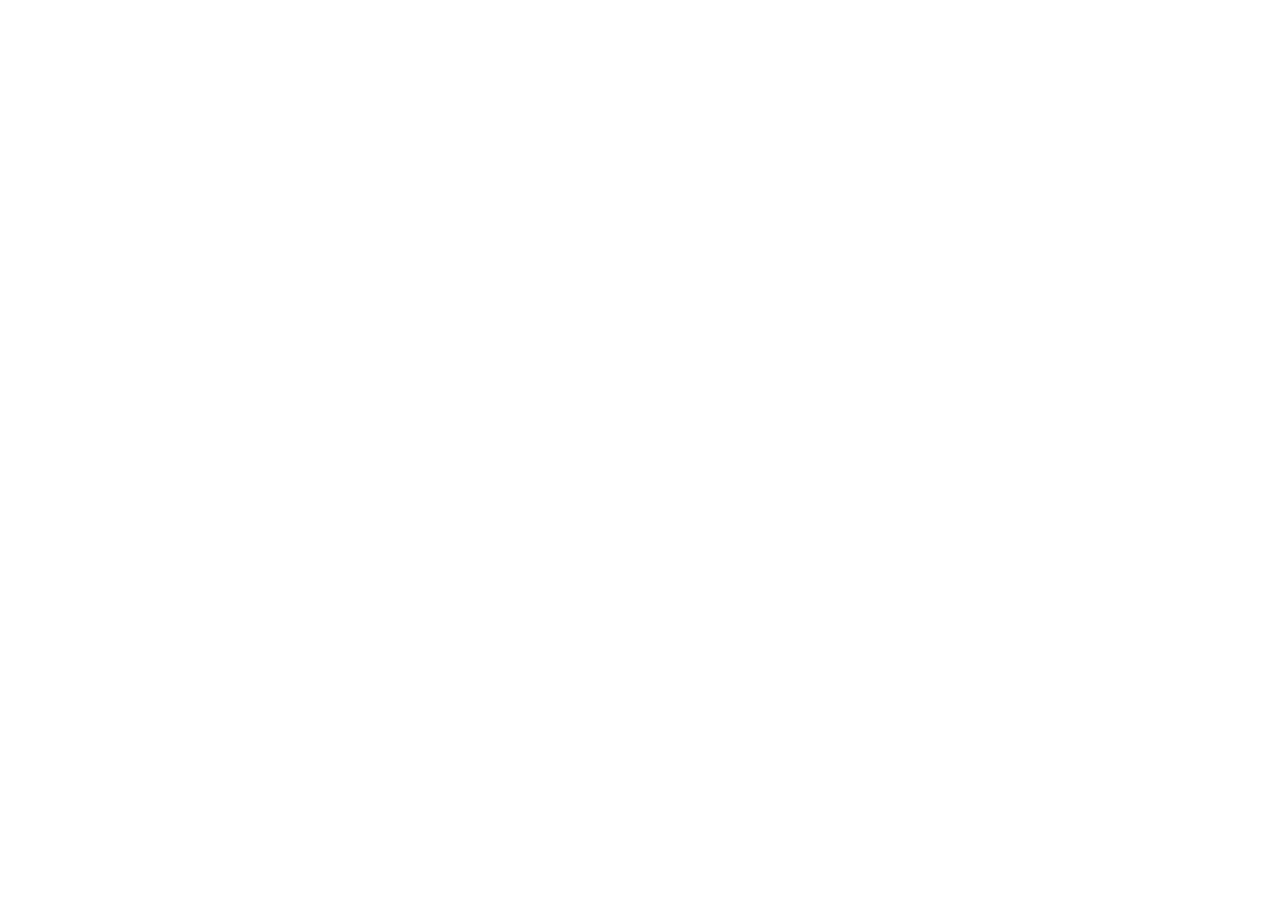
==== commit d0b1830e: "Move service pages to jabariennis.com; leave redirect stubs Services brand now lives at jabariennis." ====
--- a/audit.html
+++ b/audit.html
@@ -3,409 +3,11 @@
 <head>
   <meta charset="UTF-8">
   <meta name="viewport" content="width=device-width, initial-scale=1.0">
-  <title>The Engineering Health Audit — know what you own · Jabari Ennis</title>
-  <meta name="description" content="A fixed-price review of all the software you own, in plain English: what's solid, what's risky, what to fix first, and where AI would pay off — delivered in days.">
-
-  <meta property="og:title" content="The Engineering Health Audit">
-  <meta property="og:description" content="You paid for the code. Do you know what you own? A fixed-price review of all the software you own, in plain English, delivered in days.">
-  <meta property="og:image" content="https://bobodread.com/photo.png">
-  <meta property="og:url" content="https://bobodread.com/audit.html">
-  <meta name="twitter:card" content="summary_large_image">
-
-  <link rel="icon" href="data:image/svg+xml,<svg xmlns='http://www.w3.org/2000/svg' viewBox='0 0 100 100'><text y='.9em' font-size='90'>🏝️</text></svg>">
-
-  <style>
-    :root {
-      --paper: #f7f4ee;
-      --panel: #fffdf8;
-      --ink: #1a1913;
-      --muted: #6d675a;
-      --hairline: #e2dccc;
-      --green: #1f3a2d;
-      --green-soft: #2c4f3e;
-      --gold: #96793e;
-      --amber: #a97a2b;
-      --red: #9c3b2e;
-      --serif: "Iowan Old Style", "Palatino Linotype", "Book Antiqua", Palatino, Georgia, serif;
-      --sans: -apple-system, BlinkMacSystemFont, "Segoe UI", Helvetica, Arial, sans-serif;
-    }
-    * { box-sizing: border-box; margin: 0; padding: 0; }
-    body {
-      background: var(--paper);
-      color: var(--ink);
-      font-family: var(--serif);
-      font-size: 19px;
-      line-height: 1.65;
-      -webkit-font-smoothing: antialiased;
-    }
-    .wrap { max-width: 1060px; margin: 0 auto; padding: 0 24px; }
-    .narrow { max-width: 720px; }
-
-    a { color: var(--green); }
-    a:hover { color: var(--gold); }
-
-    .topbar {
-      font-family: var(--sans); font-size: 13px;
-      display: flex; justify-content: space-between; align-items: baseline;
-      padding: 22px 0; border-bottom: 1px solid var(--hairline);
-    }
-    .topbar .brand { color: var(--ink); text-decoration: none; letter-spacing: 0.02em; }
-    .topbar .brand strong { font-weight: 700; }
-    .topbar nav a { color: var(--muted); text-decoration: none; margin-left: 22px; }
-    .topbar nav a:hover { color: var(--ink); }
-
-    .eyebrow {
-      font-family: var(--sans); font-size: 12px; font-weight: 600;
-      letter-spacing: 0.22em; text-transform: uppercase; color: var(--gold);
-    }
-
-    .hero { padding: 88px 0 56px; }
-    .hero h1 {
-      font-size: clamp(38px, 6vw, 64px); line-height: 1.08; font-weight: 500;
-      letter-spacing: -0.015em; margin: 18px 0 24px; max-width: 17ch;
-    }
-    .hero h1 em { font-style: italic; color: var(--green); }
-    .hero .lede { font-size: 22px; color: var(--muted); max-width: 34em; margin-bottom: 36px; }
-
-    .cta-row { display: flex; gap: 14px; flex-wrap: wrap; align-items: center; font-family: var(--sans); }
-    .btn {
-      display: inline-block; text-decoration: none; font-size: 15px; font-weight: 600;
-      padding: 13px 26px; border-radius: 3px; letter-spacing: 0.01em;
-    }
-    .btn-primary { background: var(--green); color: var(--paper); border: 1px solid var(--green); }
-    .btn-primary:hover { background: var(--green-soft); color: var(--paper); }
-    .btn-ghost { color: var(--ink); border: 1px solid var(--ink); }
-    .btn-ghost:hover { border-color: var(--gold); color: var(--gold); }
-    .cta-note { font-size: 13px; color: var(--muted); }
-
-    /* illustrative report panel */
-    .report-wrap { padding: 26px 0 74px; }
-    .report {
-      background: var(--panel); border: 1px solid var(--hairline); border-radius: 6px;
-      box-shadow: 0 24px 60px -32px rgba(26, 25, 19, 0.35);
-      padding: 34px 38px; max-width: 760px;
-    }
-    .report .rhead { font-family: var(--sans); font-size: 12px; letter-spacing: 0.18em;
-      text-transform: uppercase; color: var(--muted); display: flex; justify-content: space-between;
-      border-bottom: 2px solid var(--ink); padding-bottom: 10px; margin-bottom: 18px; }
-    .report h3 { font-size: 24px; font-weight: 500; margin-bottom: 16px; }
-    .report table { width: 100%; border-collapse: collapse; font-family: var(--sans); font-size: 14px; }
-    .report th { text-align: left; font-size: 11px; letter-spacing: 0.14em; text-transform: uppercase;
-      color: var(--muted); font-weight: 600; padding: 8px 10px 8px 0; border-bottom: 1px solid var(--hairline); }
-    .report td { padding: 10px 10px 10px 0; border-bottom: 1px solid var(--hairline); vertical-align: top; }
-    .report td.repo { font-weight: 600; }
-    .dot { display: inline-block; width: 9px; height: 9px; border-radius: 50%; margin-right: 7px; vertical-align: baseline; }
-    .ok { background: #3d7a55; } .warn { background: var(--amber); } .bad { background: var(--red); }
-    .report .foot { font-family: var(--sans); font-size: 12.5px; color: var(--muted); margin-top: 16px; }
-    .report-cap { font-family: var(--sans); font-size: 12.5px; color: var(--muted); margin-top: 12px; }
-
-    section { padding: 74px 0; border-top: 1px solid var(--hairline); }
-    h2 { font-size: clamp(28px, 3.6vw, 38px); font-weight: 500; line-height: 1.15;
-         letter-spacing: -0.01em; margin: 14px 0 22px; max-width: 24ch; }
-    .story p + p { margin-top: 1.2em; }
-    .story .pull { font-size: 24px; line-height: 1.45; color: var(--green); font-style: italic;
-                   border-left: 2px solid var(--gold); padding-left: 22px; margin: 1.6em 0; }
-
-    .features { display: grid; grid-template-columns: repeat(3, 1fr); gap: 1px;
-                background: var(--hairline); border: 1px solid var(--hairline); margin-top: 34px; }
-    .feature { background: var(--panel); padding: 26px 24px 30px; }
-    .feature h3 { font-family: var(--sans); font-size: 15px; font-weight: 700; margin-bottom: 8px; }
-    .feature p { font-size: 16px; color: var(--muted); line-height: 1.55; }
-
-    .own { background: var(--green); color: #efe9da; }
-    .own .eyebrow { color: #cbb37a; }
-    .own h2 { color: #f7f2e4; }
-    .own p { max-width: 38em; }
-    .own p + p { margin-top: 1.1em; }
-    .own strong { color: #fff; }
-    .own a { color: #cbb37a; }
-
-    .steps { counter-reset: step; display: grid; grid-template-columns: repeat(4, 1fr); gap: 34px; margin-top: 38px; }
-    .step { counter-increment: step; }
-    .step::before {
-      content: counter(step, decimal-leading-zero);
-      font-family: var(--sans); font-size: 13px; font-weight: 700; letter-spacing: 0.14em; color: var(--gold);
-      display: block; border-top: 2px solid var(--ink); padding-top: 12px; margin-bottom: 10px;
-    }
-    .step h3 { font-family: var(--sans); font-size: 16px; font-weight: 700; margin-bottom: 8px; }
-    .step p { font-size: 15.5px; color: var(--muted); line-height: 1.55; }
-    .step .price { font-family: var(--sans); font-size: 13px; color: var(--ink); margin-top: 10px; display: block; }
-
-    .fit-cols { display: grid; grid-template-columns: 1fr 1fr; gap: 56px; margin-top: 10px; }
-    .fit-cols h3 { font-family: var(--sans); font-size: 13px; font-weight: 700;
-      letter-spacing: 0.18em; text-transform: uppercase; color: var(--gold); margin-bottom: 16px; }
-    .fit-cols ul { list-style: none; }
-    .fit-cols li { padding: 10px 0; border-bottom: 1px solid var(--hairline); font-size: 17px; }
-    .fit-cols .not li { color: var(--muted); font-size: 16px; }
-
-    .final { text-align: center; padding: 96px 0; }
-    .final h2 { margin: 14px auto 14px; }
-    .final .lede { color: var(--muted); max-width: 32em; margin: 0 auto 34px; }
-    .final .cta-row { justify-content: center; }
-    .final .alt { font-family: var(--sans); font-size: 14px; color: var(--muted); margin-top: 22px; }
-
-    footer { font-family: var(--sans); font-size: 13px; color: var(--muted);
-      border-top: 1px solid var(--hairline); padding: 26px 0 48px;
-      display: flex; justify-content: space-between; flex-wrap: wrap; gap: 10px; }
-    footer a { color: var(--muted); }
-
-    @media (max-width: 880px) {
-      .features { grid-template-columns: 1fr 1fr; }
-      .steps { grid-template-columns: 1fr 1fr; }
-    }
-    @media (max-width: 560px) {
-      body { font-size: 17px; }
-      .hero { padding: 56px 0 36px; }
-      .hero .lede { font-size: 19px; }
-      section { padding: 56px 0; }
-      .features { grid-template-columns: 1fr; }
-      .steps { grid-template-columns: 1fr; gap: 26px; }
-      .fit-cols { grid-template-columns: 1fr; gap: 36px; }
-      .report { padding: 24px 20px; }
-      .report td:nth-child(4), .report th:nth-child(4) { display: none; }
-    }
-  </style>
+  <title>Moved — jabariennis.com/audit.html</title>
+  <link rel="canonical" href="https://jabariennis.com/audit.html">
+  <meta http-equiv="refresh" content="0; url=https://jabariennis.com/audit.html">
 </head>
 <body>
-
-  <div class="wrap">
-    <div class="topbar">
-      <a class="brand" href="./index.html"><strong>Jabari Ennis</strong> · bobodread.com</a>
-      <nav>
-        <a href="./relationship-os.html">Bespoke builds</a>
-        <a href="mailto:hi@bobodread.com?subject=Engineering%20Audit">Email</a>
-        <a href="https://calendly.com/jabari-ennis-c7c">Book a call</a>
-      </nav>
-    </div>
-  </div>
-
-  <header class="hero">
-    <div class="wrap">
-      <p class="eyebrow">The Engineering Health Audit</p>
-      <h1>You paid for the code. Do you know <em>what you own</em>?</h1>
-      <p class="lede">
-        A fixed-price review of all the software you own, in plain English.
-        What's solid, what's quietly falling behind, what could hurt you, what
-        to fix first — and where AI could start pulling its weight. Delivered
-        in days, written so an owner can act on it.
-      </p>
-      <div class="cta-row">
-        <a class="btn btn-primary" href="https://calendly.com/jabari-ennis-c7c">Book the 30-minute call</a>
-        <a class="btn btn-ghost" href="mailto:hi@bobodread.com?subject=Engineering%20Audit">hi@bobodread.com</a>
-        <span class="cta-note">The call is free. I only need permission to read your code — never to change it.</span>
-      </div>
-    </div>
-  </header>
-
-  <div class="wrap report-wrap">
-    <div class="report">
-      <div class="rhead"><span>Engineering Health Audit</span><span>Repo scorecard · p.4</span></div>
-      <h3>34 projects, ranked by risk</h3>
-      <table>
-        <tr>
-          <th>Project</th>
-          <th>Health</th>
-          <th>Top finding</th>
-          <th>Who understands it</th>
-        </tr>
-        <tr>
-          <td class="repo">payments-api</td>
-          <td><span class="dot bad"></span>At risk</td>
-          <td>Built on a payment component with a publicly known security hole — the fix has existed for 14 months; your copy doesn't have it.</td>
-          <td>1 person</td>
-        </tr>
-        <tr>
-          <td class="repo">customer-portal</td>
-          <td><span class="dot warn"></span>Watch</td>
-          <td>Nothing automatically checks the billing math — every change is a gamble nobody knows they're taking.</td>
-          <td>2 people</td>
-        </tr>
-        <tr>
-          <td class="repo">mobile-app</td>
-          <td><span class="dot ok"></span>Healthy</td>
-          <td>Quick win: checking each change takes 40 minutes of waiting; a one-day fix makes it 10.</td>
-          <td>3 people</td>
-        </tr>
-      </table>
-      <p class="foot">Illustrative sample — your report ranks every piece of software you own, in this format, in this language.</p>
-    </div>
-    <p class="report-cap">Page four of a real deliverable's format: the scorecard your engineers and your accountant can both read.</p>
-  </div>
-
-  <section class="story">
-    <div class="wrap narrow">
-      <p class="eyebrow">Why I offer this</p>
-      <h2>I ran it on my own company first.</h2>
-      <p>
-        I'm the founder and CTO of a fintech that moves real money. This month I
-        reviewed every piece of software my own company has built — how current it
-        is, where it's exposed, what's written down, what's tested, and what only
-        one person understands. It's the kind of review most companies never do,
-        because done by hand it takes a consultancy weeks and costs five figures.
-      </p>
-      <p class="pull">
-        I build and run production systems with AI agents daily. That's what makes
-        a weeks-long audit deliverable in days — the sweep is automated, the
-        judgment is mine.
-      </p>
-      <p>
-        The AI does the reading: every project, every part it's built on, every
-        pattern in how it's been looked after. I do the thinking: what actually
-        matters, in what order, and what it means for <em>your</em> business. You
-        get the coverage of a machine with the judgment of someone who ships.
-      </p>
-    </div>
-  </section>
-
-  <section>
-    <div class="wrap">
-      <p class="eyebrow">What you receive</p>
-      <h2>One document. Everything ranked.</h2>
-      <div class="features">
-        <div class="feature">
-          <h3>Executive summary</h3>
-          <p>Two pages in plain English. What you own, what it's worth
-             operationally, and the three decisions you should make this
-             quarter. No jargon, no hedging.</p>
-        </div>
-        <div class="feature">
-          <h3>Project-by-project scorecard</h3>
-          <p>Every piece of software scored: is it maintained? Written down?
-             Tested? How old are the parts it's built on? And who actually
-             understands it?</p>
-        </div>
-        <div class="feature">
-          <h3>Ranked risk list</h3>
-          <p>What could actually hurt you, in order — known security holes
-             left unfixed, things only one person can repair, passwords saved
-             where they shouldn't be. Ranked by consequence, not by count.</p>
-        </div>
-        <div class="feature">
-          <h3>Quick wins</h3>
-          <p>The list of things fixable in a day each — separated from the
-             structural work, so momentum starts immediately.</p>
-        </div>
-        <div class="feature">
-          <h3>AI-readiness roadmap</h3>
-          <p>Where AI could start doing real work on your software first,
-             and what groundwork it needs to be safe — the part no
-             traditional audit includes.</p>
-        </div>
-        <div class="feature">
-          <h3>The walkthrough</h3>
-          <p>A live session where we go through the findings together and
-             your team can push back. The report is yours to keep either
-             way.</p>
-        </div>
-      </div>
-    </div>
-  </section>
-
-  <section class="own">
-    <div class="wrap narrow">
-      <p class="eyebrow">Your code stays yours</p>
-      <h2>Read-only. Confidential. Then deleted.</h2>
-      <p>
-        The audit needs nothing more than <strong>permission to read — never to
-        change</strong> — and you can switch that access off the moment we're
-        done. I'll sign your NDA or bring mine. My working copies are
-        <strong>deleted after delivery</strong>; what remains is your report, in
-        your hands.
-      </p>
-      <p>
-        And a line you should hear from anyone who reads your code: this is an
-        engineering health audit with security screening, not a formal
-        penetration test. Where your risk profile warrants one, the report says
-        so and I'll point you to specialists who do that work well.
-      </p>
-    </div>
-  </section>
-
-  <section>
-    <div class="wrap">
-      <p class="eyebrow">How it works</p>
-      <h2>Access to answers in about a week</h2>
-      <div class="steps">
-        <div class="step">
-          <h3>The call</h3>
-          <p>Thirty minutes, free. What you have, what worries you, and what
-             you want to be true in six months. If an audit isn't the right
-             move, I'll say so.</p>
-        </div>
-        <div class="step">
-          <h3>The access</h3>
-          <p>You grant read-only permission — I'll walk you through it, it
-             takes minutes. NDA signed before anything is read.</p>
-        </div>
-        <div class="step">
-          <h3>The audit</h3>
-          <p>The sweep runs, then I read what matters and rank everything by
-             consequence. Days, not weeks.</p>
-          <span class="price">Solo / small: from US$1,500 · Organizations: from US$5,000</span>
-        </div>
-        <div class="step">
-          <h3>The walkthrough</h3>
-          <p>We go through it together. You leave with the report, the ranked
-             list, and the quick wins — and I can quote the fixes if you want
-             them done.</p>
-        </div>
-      </div>
-    </div>
-  </section>
-
-  <section>
-    <div class="wrap">
-      <div class="fit-cols">
-        <div>
-          <h3>Who this fits</h3>
-          <ul>
-            <li>Founders who paid an agency — and want to know what they got</li>
-            <li>Owners whose developer or CTO moved on</li>
-            <li>Buyers and investors sizing up a small acquisition</li>
-            <li>Teams inheriting software they didn’t write</li>
-            <li>Organizations that want AI leverage but don't know where to start</li>
-          </ul>
-        </div>
-        <div class="not">
-          <h3>What this is not</h3>
-          <ul>
-            <li>Not a formal penetration test — where you need one, the report
-                says so and names the kind of specialist to hire.</li>
-            <li>Not a rewrite pitch — most findings are fixes, not projects,
-                and the report says which is which.</li>
-            <li>Not a scare document — healthy things are called healthy.
-                The ranking is the value.</li>
-          </ul>
-        </div>
-      </div>
-    </div>
-  </section>
-
-  <section class="final">
-    <div class="wrap">
-      <p class="eyebrow">Start</p>
-      <h2>Find out what you own.</h2>
-      <p class="lede">Tell me roughly what you have — what the software does,
-         who built it, what's keeping you up at night. I'll tell you what the
-         audit would cover and quote it flat.</p>
-      <div class="cta-row">
-        <a class="btn btn-primary" href="https://calendly.com/jabari-ennis-c7c">Book the 30-minute call</a>
-        <a class="btn btn-ghost" href="mailto:hi@bobodread.com?subject=Engineering%20Audit">hi@bobodread.com</a>
-      </div>
-      <p class="alt">Need software built, not audited? <a href="./relationship-os.html">Bespoke builds are the other thing I do.</a></p>
-    </div>
-  </section>
-
-  <div class="wrap">
-    <footer>
-      <span>Built in Jamaica. Pointed at sovereignty.</span>
-      <span>
-        <a href="./index.html">bobodread.com</a> ·
-        <a href="mailto:hi@bobodread.com">hi@bobodread.com</a> ·
-        <a href="https://www.linkedin.com/in/jabariennis/">LinkedIn</a>
-      </span>
-    </footer>
-  </div>
-
+  <p>This page moved to <a href="https://jabariennis.com/audit.html">jabariennis.com/audit.html</a>.</p>
 </body>
 </html>
